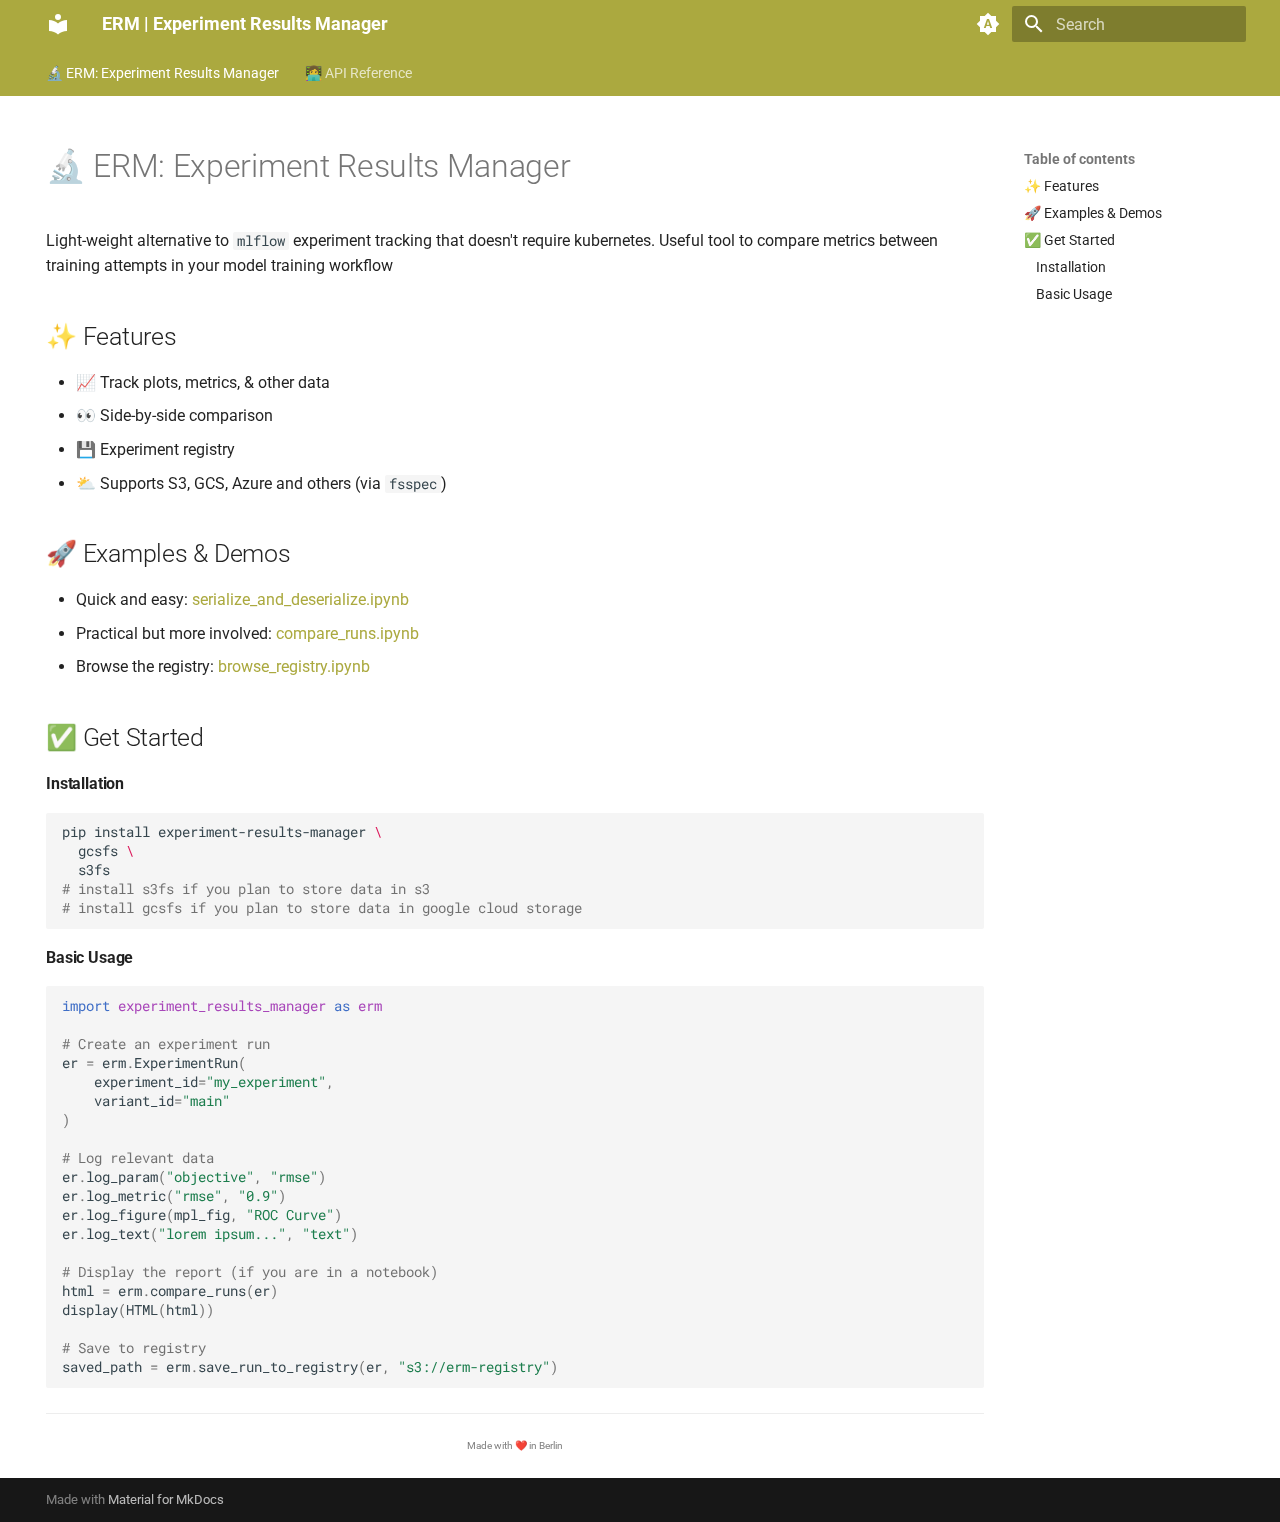
==== index.html @ b7308e3a "Deployed 771935a with MkDocs version: 1.4.2" ====
<!doctype html>
<html lang="en" class="no-js">
  <head>
    
      <meta charset="utf-8">
      <meta name="viewport" content="width=device-width,initial-scale=1">
      
      
      
      
      
        <link rel="next" href="api_reference/">
      
      <link rel="icon" href="assets/images/favicon.png">
      <meta name="generator" content="mkdocs-1.4.2, mkdocs-material-9.1.6">
    
    
      
        <title>ERM | Experiment Results Manager</title>
      
    
    
      <link rel="stylesheet" href="assets/stylesheets/main.ded33207.min.css">
      
        
        <link rel="stylesheet" href="assets/stylesheets/palette.a0c5b2b5.min.css">
      
      

    
    
    
      
        
        
        <link rel="preconnect" href="https://fonts.gstatic.com" crossorigin>
        <link rel="stylesheet" href="https://fonts.googleapis.com/css?family=Roboto:300,300i,400,400i,700,700i%7CRoboto+Mono:400,400i,700,700i&display=fallback">
        <style>:root{--md-text-font:"Roboto";--md-code-font:"Roboto Mono"}</style>
      
    
    
      <link rel="stylesheet" href="assets/_mkdocstrings.css">
    
      <link rel="stylesheet" href="stylesheets/extra.css">
    
    <script>__md_scope=new URL(".",location),__md_hash=e=>[...e].reduce((e,_)=>(e<<5)-e+_.charCodeAt(0),0),__md_get=(e,_=localStorage,t=__md_scope)=>JSON.parse(_.getItem(t.pathname+"."+e)),__md_set=(e,_,t=localStorage,a=__md_scope)=>{try{t.setItem(a.pathname+"."+e,JSON.stringify(_))}catch(e){}}</script>
    
      

    
    
    
  </head>
  
  
    
    
      
    
    
    
    
    <body dir="ltr" data-md-color-scheme="default" data-md-color-primary="" data-md-color-accent="">
  
    
    
      <script>var palette=__md_get("__palette");if(palette&&"object"==typeof palette.color)for(var key of Object.keys(palette.color))document.body.setAttribute("data-md-color-"+key,palette.color[key])</script>
    
    <input class="md-toggle" data-md-toggle="drawer" type="checkbox" id="__drawer" autocomplete="off">
    <input class="md-toggle" data-md-toggle="search" type="checkbox" id="__search" autocomplete="off">
    <label class="md-overlay" for="__drawer"></label>
    <div data-md-component="skip">
      
        
        <a href="#erm-experiment-results-manager" class="md-skip">
          Skip to content
        </a>
      
    </div>
    <div data-md-component="announce">
      
    </div>
    
    
      

<header class="md-header" data-md-component="header">
  <nav class="md-header__inner md-grid" aria-label="Header">
    <a href="." title="ERM | Experiment Results Manager" class="md-header__button md-logo" aria-label="ERM | Experiment Results Manager" data-md-component="logo">
      
  
  <svg xmlns="http://www.w3.org/2000/svg" viewBox="0 0 24 24"><path d="M12 8a3 3 0 0 0 3-3 3 3 0 0 0-3-3 3 3 0 0 0-3 3 3 3 0 0 0 3 3m0 3.54C9.64 9.35 6.5 8 3 8v11c3.5 0 6.64 1.35 9 3.54 2.36-2.19 5.5-3.54 9-3.54V8c-3.5 0-6.64 1.35-9 3.54Z"/></svg>

    </a>
    <label class="md-header__button md-icon" for="__drawer">
      <svg xmlns="http://www.w3.org/2000/svg" viewBox="0 0 24 24"><path d="M3 6h18v2H3V6m0 5h18v2H3v-2m0 5h18v2H3v-2Z"/></svg>
    </label>
    <div class="md-header__title" data-md-component="header-title">
      <div class="md-header__ellipsis">
        <div class="md-header__topic">
          <span class="md-ellipsis">
            ERM | Experiment Results Manager
          </span>
        </div>
        <div class="md-header__topic" data-md-component="header-topic">
          <span class="md-ellipsis">
            
              🔬 ERM: Experiment Results Manager
            
          </span>
        </div>
      </div>
    </div>
    
      <form class="md-header__option" data-md-component="palette">
        
          
          <input class="md-option" data-md-color-media="(prefers-color-scheme)" data-md-color-scheme="default" data-md-color-primary="" data-md-color-accent=""  aria-label="Switch to light mode"  type="radio" name="__palette" id="__palette_1">
          
            <label class="md-header__button md-icon" title="Switch to light mode" for="__palette_3" hidden>
              <svg xmlns="http://www.w3.org/2000/svg" viewBox="0 0 24 24"><path d="m14.3 16-.7-2h-3.2l-.7 2H7.8L11 7h2l3.2 9h-1.9M20 8.69V4h-4.69L12 .69 8.69 4H4v4.69L.69 12 4 15.31V20h4.69L12 23.31 15.31 20H20v-4.69L23.31 12 20 8.69m-9.15 3.96h2.3L12 9l-1.15 3.65Z"/></svg>
            </label>
          
        
          
          <input class="md-option" data-md-color-media="(prefers-color-scheme: light)" data-md-color-scheme="default" data-md-color-primary="" data-md-color-accent=""  aria-label="Switch to dark mode"  type="radio" name="__palette" id="__palette_2">
          
            <label class="md-header__button md-icon" title="Switch to dark mode" for="__palette_1" hidden>
              <svg xmlns="http://www.w3.org/2000/svg" viewBox="0 0 24 24"><path d="M12 8a4 4 0 0 0-4 4 4 4 0 0 0 4 4 4 4 0 0 0 4-4 4 4 0 0 0-4-4m0 10a6 6 0 0 1-6-6 6 6 0 0 1 6-6 6 6 0 0 1 6 6 6 6 0 0 1-6 6m8-9.31V4h-4.69L12 .69 8.69 4H4v4.69L.69 12 4 15.31V20h4.69L12 23.31 15.31 20H20v-4.69L23.31 12 20 8.69Z"/></svg>
            </label>
          
        
          
          <input class="md-option" data-md-color-media="(prefers-color-scheme: dark)" data-md-color-scheme="slate" data-md-color-primary="" data-md-color-accent=""  aria-label="Switch to system preference"  type="radio" name="__palette" id="__palette_3">
          
            <label class="md-header__button md-icon" title="Switch to system preference" for="__palette_2" hidden>
              <svg xmlns="http://www.w3.org/2000/svg" viewBox="0 0 24 24"><path d="M12 18c-.89 0-1.74-.2-2.5-.55C11.56 16.5 13 14.42 13 12c0-2.42-1.44-4.5-3.5-5.45C10.26 6.2 11.11 6 12 6a6 6 0 0 1 6 6 6 6 0 0 1-6 6m8-9.31V4h-4.69L12 .69 8.69 4H4v4.69L.69 12 4 15.31V20h4.69L12 23.31 15.31 20H20v-4.69L23.31 12 20 8.69Z"/></svg>
            </label>
          
        
      </form>
    
    
    
      <label class="md-header__button md-icon" for="__search">
        <svg xmlns="http://www.w3.org/2000/svg" viewBox="0 0 24 24"><path d="M9.5 3A6.5 6.5 0 0 1 16 9.5c0 1.61-.59 3.09-1.56 4.23l.27.27h.79l5 5-1.5 1.5-5-5v-.79l-.27-.27A6.516 6.516 0 0 1 9.5 16 6.5 6.5 0 0 1 3 9.5 6.5 6.5 0 0 1 9.5 3m0 2C7 5 5 7 5 9.5S7 14 9.5 14 14 12 14 9.5 12 5 9.5 5Z"/></svg>
      </label>
      <div class="md-search" data-md-component="search" role="dialog">
  <label class="md-search__overlay" for="__search"></label>
  <div class="md-search__inner" role="search">
    <form class="md-search__form" name="search">
      <input type="text" class="md-search__input" name="query" aria-label="Search" placeholder="Search" autocapitalize="off" autocorrect="off" autocomplete="off" spellcheck="false" data-md-component="search-query" required>
      <label class="md-search__icon md-icon" for="__search">
        <svg xmlns="http://www.w3.org/2000/svg" viewBox="0 0 24 24"><path d="M9.5 3A6.5 6.5 0 0 1 16 9.5c0 1.61-.59 3.09-1.56 4.23l.27.27h.79l5 5-1.5 1.5-5-5v-.79l-.27-.27A6.516 6.516 0 0 1 9.5 16 6.5 6.5 0 0 1 3 9.5 6.5 6.5 0 0 1 9.5 3m0 2C7 5 5 7 5 9.5S7 14 9.5 14 14 12 14 9.5 12 5 9.5 5Z"/></svg>
        <svg xmlns="http://www.w3.org/2000/svg" viewBox="0 0 24 24"><path d="M20 11v2H8l5.5 5.5-1.42 1.42L4.16 12l7.92-7.92L13.5 5.5 8 11h12Z"/></svg>
      </label>
      <nav class="md-search__options" aria-label="Search">
        
        <button type="reset" class="md-search__icon md-icon" title="Clear" aria-label="Clear" tabindex="-1">
          <svg xmlns="http://www.w3.org/2000/svg" viewBox="0 0 24 24"><path d="M19 6.41 17.59 5 12 10.59 6.41 5 5 6.41 10.59 12 5 17.59 6.41 19 12 13.41 17.59 19 19 17.59 13.41 12 19 6.41Z"/></svg>
        </button>
      </nav>
      
    </form>
    <div class="md-search__output">
      <div class="md-search__scrollwrap" data-md-scrollfix>
        <div class="md-search-result" data-md-component="search-result">
          <div class="md-search-result__meta">
            Initializing search
          </div>
          <ol class="md-search-result__list" role="presentation"></ol>
        </div>
      </div>
    </div>
  </div>
</div>
    
    
  </nav>
  
</header>
    
    <div class="md-container" data-md-component="container">
      
      
        
          
            
<nav class="md-tabs" aria-label="Tabs" data-md-component="tabs">
  <div class="md-grid">
    <ul class="md-tabs__list">
      
        
  
  
    
  


  <li class="md-tabs__item">
    <a href="." class="md-tabs__link md-tabs__link--active">
      🔬 ERM: Experiment Results Manager
    </a>
  </li>

      
        
  
  


  <li class="md-tabs__item">
    <a href="api_reference/" class="md-tabs__link">
      👩‍💻 API Reference
    </a>
  </li>

      
    </ul>
  </div>
</nav>
          
        
      
      <main class="md-main" data-md-component="main">
        <div class="md-main__inner md-grid">
          
            
              
                
              
              <div class="md-sidebar md-sidebar--primary" data-md-component="sidebar" data-md-type="navigation" hidden>
                <div class="md-sidebar__scrollwrap">
                  <div class="md-sidebar__inner">
                    

  


<nav class="md-nav md-nav--primary md-nav--lifted" aria-label="Navigation" data-md-level="0">
  <label class="md-nav__title" for="__drawer">
    <a href="." title="ERM | Experiment Results Manager" class="md-nav__button md-logo" aria-label="ERM | Experiment Results Manager" data-md-component="logo">
      
  
  <svg xmlns="http://www.w3.org/2000/svg" viewBox="0 0 24 24"><path d="M12 8a3 3 0 0 0 3-3 3 3 0 0 0-3-3 3 3 0 0 0-3 3 3 3 0 0 0 3 3m0 3.54C9.64 9.35 6.5 8 3 8v11c3.5 0 6.64 1.35 9 3.54 2.36-2.19 5.5-3.54 9-3.54V8c-3.5 0-6.64 1.35-9 3.54Z"/></svg>

    </a>
    ERM | Experiment Results Manager
  </label>
  
  <ul class="md-nav__list" data-md-scrollfix>
    
      
      
      

  
  
    
  
  
    <li class="md-nav__item md-nav__item--active">
      
      <input class="md-nav__toggle md-toggle" type="checkbox" id="__toc">
      
      
        
      
      
        <label class="md-nav__link md-nav__link--active" for="__toc">
          🔬 ERM: Experiment Results Manager
          <span class="md-nav__icon md-icon"></span>
        </label>
      
      <a href="." class="md-nav__link md-nav__link--active">
        🔬 ERM: Experiment Results Manager
      </a>
      
        

<nav class="md-nav md-nav--secondary" aria-label="Table of contents">
  
  
  
    
  
  
    <label class="md-nav__title" for="__toc">
      <span class="md-nav__icon md-icon"></span>
      Table of contents
    </label>
    <ul class="md-nav__list" data-md-component="toc" data-md-scrollfix>
      
        <li class="md-nav__item">
  <a href="#features" class="md-nav__link">
    ✨ Features
  </a>
  
</li>
      
        <li class="md-nav__item">
  <a href="#examples-demos" class="md-nav__link">
    🚀 Examples &amp; Demos
  </a>
  
</li>
      
        <li class="md-nav__item">
  <a href="#get-started" class="md-nav__link">
    ✅ Get Started
  </a>
  
    <nav class="md-nav" aria-label="✅ Get Started">
      <ul class="md-nav__list">
        
          <li class="md-nav__item">
  <a href="#installation" class="md-nav__link">
    Installation
  </a>
  
</li>
        
          <li class="md-nav__item">
  <a href="#basic-usage" class="md-nav__link">
    Basic Usage
  </a>
  
</li>
        
      </ul>
    </nav>
  
</li>
      
    </ul>
  
</nav>
      
    </li>
  

    
      
      
      

  
  
  
    <li class="md-nav__item">
      <a href="api_reference/" class="md-nav__link">
        👩‍💻 API Reference
      </a>
    </li>
  

    
  </ul>
</nav>
                  </div>
                </div>
              </div>
            
            
              
                
              
              <div class="md-sidebar md-sidebar--secondary" data-md-component="sidebar" data-md-type="toc" >
                <div class="md-sidebar__scrollwrap">
                  <div class="md-sidebar__inner">
                    

<nav class="md-nav md-nav--secondary" aria-label="Table of contents">
  
  
  
    
  
  
    <label class="md-nav__title" for="__toc">
      <span class="md-nav__icon md-icon"></span>
      Table of contents
    </label>
    <ul class="md-nav__list" data-md-component="toc" data-md-scrollfix>
      
        <li class="md-nav__item">
  <a href="#features" class="md-nav__link">
    ✨ Features
  </a>
  
</li>
      
        <li class="md-nav__item">
  <a href="#examples-demos" class="md-nav__link">
    🚀 Examples &amp; Demos
  </a>
  
</li>
      
        <li class="md-nav__item">
  <a href="#get-started" class="md-nav__link">
    ✅ Get Started
  </a>
  
    <nav class="md-nav" aria-label="✅ Get Started">
      <ul class="md-nav__list">
        
          <li class="md-nav__item">
  <a href="#installation" class="md-nav__link">
    Installation
  </a>
  
</li>
        
          <li class="md-nav__item">
  <a href="#basic-usage" class="md-nav__link">
    Basic Usage
  </a>
  
</li>
        
      </ul>
    </nav>
  
</li>
      
    </ul>
  
</nav>
                  </div>
                </div>
              </div>
            
          
          
            <div class="md-content" data-md-component="content">
              <article class="md-content__inner md-typeset">
                
                  


<h1 id="erm-experiment-results-manager">🔬 ERM: Experiment Results Manager</h1>
<p>Light-weight alternative to <code>mlflow</code> experiment tracking that doesn't require kubernetes. Useful tool to compare metrics between training attempts in your model training workflow</p>
<h2 id="features">✨ Features</h2>
<ul>
<li>📈 Track plots, metrics, &amp; other data</li>
<li>👀 Side-by-side comparison </li>
<li>💾 Experiment registry </li>
<li>⛅️ Supports S3, GCS, Azure and others (via <code>fsspec</code>)</li>
</ul>
<h2 id="examples-demos">🚀 Examples &amp; Demos</h2>
<ul>
<li>Quick and easy: <a href="https://github.com/ml-cyclops/experiment-results-manager/blob/main/examples/serialize_and_deserialize.ipynb">serialize_and_deserialize.ipynb</a></li>
<li>Practical but more involved: <a href="https://github.com/ml-cyclops/experiment-results-manager/blob/main/examples/compare_runs.ipynb">compare_runs.ipynb</a></li>
<li>Browse the registry: <a href="https://github.com/ml-cyclops/experiment-results-manager/blob/main/examples/browse_registry.ipynb">browse_registry.ipynb</a></li>
</ul>
<h2 id="get-started">✅ Get Started</h2>
<h4 id="installation">Installation</h4>
<div class="language-sh highlight"><pre><span></span><code><span id="__span-0-1"><a id="__codelineno-0-1" name="__codelineno-0-1" href="#__codelineno-0-1"></a>pip<span class="w"> </span>install<span class="w"> </span>experiment-results-manager<span class="w"> </span><span class="se">\</span>
</span><span id="__span-0-2"><a id="__codelineno-0-2" name="__codelineno-0-2" href="#__codelineno-0-2"></a><span class="w">  </span>gcsfs<span class="w"> </span><span class="se">\</span>
</span><span id="__span-0-3"><a id="__codelineno-0-3" name="__codelineno-0-3" href="#__codelineno-0-3"></a><span class="w">  </span>s3fs
</span><span id="__span-0-4"><a id="__codelineno-0-4" name="__codelineno-0-4" href="#__codelineno-0-4"></a><span class="c1"># install s3fs if you plan to store data in s3</span>
</span><span id="__span-0-5"><a id="__codelineno-0-5" name="__codelineno-0-5" href="#__codelineno-0-5"></a><span class="c1"># install gcsfs if you plan to store data in google cloud storage</span>
</span></code></pre></div>
<h4 id="basic-usage">Basic Usage</h4>
<div class="language-python highlight"><pre><span></span><code><span id="__span-1-1"><a id="__codelineno-1-1" name="__codelineno-1-1" href="#__codelineno-1-1"></a><span class="kn">import</span> <span class="nn">experiment_results_manager</span> <span class="k">as</span> <span class="nn">erm</span>
</span><span id="__span-1-2"><a id="__codelineno-1-2" name="__codelineno-1-2" href="#__codelineno-1-2"></a>
</span><span id="__span-1-3"><a id="__codelineno-1-3" name="__codelineno-1-3" href="#__codelineno-1-3"></a><span class="c1"># Create an experiment run</span>
</span><span id="__span-1-4"><a id="__codelineno-1-4" name="__codelineno-1-4" href="#__codelineno-1-4"></a><span class="n">er</span> <span class="o">=</span> <span class="n">erm</span><span class="o">.</span><span class="n">ExperimentRun</span><span class="p">(</span>
</span><span id="__span-1-5"><a id="__codelineno-1-5" name="__codelineno-1-5" href="#__codelineno-1-5"></a>    <span class="n">experiment_id</span><span class="o">=</span><span class="s2">&quot;my_experiment&quot;</span><span class="p">,</span>
</span><span id="__span-1-6"><a id="__codelineno-1-6" name="__codelineno-1-6" href="#__codelineno-1-6"></a>    <span class="n">variant_id</span><span class="o">=</span><span class="s2">&quot;main&quot;</span>
</span><span id="__span-1-7"><a id="__codelineno-1-7" name="__codelineno-1-7" href="#__codelineno-1-7"></a><span class="p">)</span>
</span><span id="__span-1-8"><a id="__codelineno-1-8" name="__codelineno-1-8" href="#__codelineno-1-8"></a>
</span><span id="__span-1-9"><a id="__codelineno-1-9" name="__codelineno-1-9" href="#__codelineno-1-9"></a><span class="c1"># Log relevant data</span>
</span><span id="__span-1-10"><a id="__codelineno-1-10" name="__codelineno-1-10" href="#__codelineno-1-10"></a><span class="n">er</span><span class="o">.</span><span class="n">log_param</span><span class="p">(</span><span class="s2">&quot;objective&quot;</span><span class="p">,</span> <span class="s2">&quot;rmse&quot;</span><span class="p">)</span>
</span><span id="__span-1-11"><a id="__codelineno-1-11" name="__codelineno-1-11" href="#__codelineno-1-11"></a><span class="n">er</span><span class="o">.</span><span class="n">log_metric</span><span class="p">(</span><span class="s2">&quot;rmse&quot;</span><span class="p">,</span> <span class="s2">&quot;0.9&quot;</span><span class="p">)</span>
</span><span id="__span-1-12"><a id="__codelineno-1-12" name="__codelineno-1-12" href="#__codelineno-1-12"></a><span class="n">er</span><span class="o">.</span><span class="n">log_figure</span><span class="p">(</span><span class="n">mpl_fig</span><span class="p">,</span> <span class="s2">&quot;ROC Curve&quot;</span><span class="p">)</span>
</span><span id="__span-1-13"><a id="__codelineno-1-13" name="__codelineno-1-13" href="#__codelineno-1-13"></a><span class="n">er</span><span class="o">.</span><span class="n">log_text</span><span class="p">(</span><span class="s2">&quot;lorem ipsum...&quot;</span><span class="p">,</span> <span class="s2">&quot;text&quot;</span><span class="p">)</span>
</span><span id="__span-1-14"><a id="__codelineno-1-14" name="__codelineno-1-14" href="#__codelineno-1-14"></a>
</span><span id="__span-1-15"><a id="__codelineno-1-15" name="__codelineno-1-15" href="#__codelineno-1-15"></a><span class="c1"># Display the report (if you are in a notebook)</span>
</span><span id="__span-1-16"><a id="__codelineno-1-16" name="__codelineno-1-16" href="#__codelineno-1-16"></a><span class="n">html</span> <span class="o">=</span> <span class="n">erm</span><span class="o">.</span><span class="n">compare_runs</span><span class="p">(</span><span class="n">er</span><span class="p">)</span>
</span><span id="__span-1-17"><a id="__codelineno-1-17" name="__codelineno-1-17" href="#__codelineno-1-17"></a><span class="n">display</span><span class="p">(</span><span class="n">HTML</span><span class="p">(</span><span class="n">html</span><span class="p">))</span>
</span><span id="__span-1-18"><a id="__codelineno-1-18" name="__codelineno-1-18" href="#__codelineno-1-18"></a>
</span><span id="__span-1-19"><a id="__codelineno-1-19" name="__codelineno-1-19" href="#__codelineno-1-19"></a><span class="c1"># Save to registry</span>
</span><span id="__span-1-20"><a id="__codelineno-1-20" name="__codelineno-1-20" href="#__codelineno-1-20"></a><span class="n">saved_path</span> <span class="o">=</span> <span class="n">erm</span><span class="o">.</span><span class="n">save_run_to_registry</span><span class="p">(</span><span class="n">er</span><span class="p">,</span> <span class="s2">&quot;s3://erm-registry&quot;</span><span class="p">)</span>
</span></code></pre></div>
<hr>
<p align="center" style="text-align: center; color: gray; font-size: 10px;">
Made with ❤️ in Berlin
</p>



  



                
              </article>
            </div>
          
          
        </div>
        
      </main>
      
        <footer class="md-footer">
  
  <div class="md-footer-meta md-typeset">
    <div class="md-footer-meta__inner md-grid">
      <div class="md-copyright">
  
  
    Made with
    <a href="https://squidfunk.github.io/mkdocs-material/" target="_blank" rel="noopener">
      Material for MkDocs
    </a>
  
</div>
      
    </div>
  </div>
</footer>
      
    </div>
    <div class="md-dialog" data-md-component="dialog">
      <div class="md-dialog__inner md-typeset"></div>
    </div>
    
    <script id="__config" type="application/json">{"base": ".", "features": ["navigation.instant", "navigation.tracking", "navigation.tabs"], "search": "assets/javascripts/workers/search.208ed371.min.js", "translations": {"clipboard.copied": "Copied to clipboard", "clipboard.copy": "Copy to clipboard", "search.result.more.one": "1 more on this page", "search.result.more.other": "# more on this page", "search.result.none": "No matching documents", "search.result.one": "1 matching document", "search.result.other": "# matching documents", "search.result.placeholder": "Type to start searching", "search.result.term.missing": "Missing", "select.version": "Select version"}}</script>
    
    
      <script src="assets/javascripts/bundle.51198bba.min.js"></script>
      
    
  </body>
</html>
---- assets/stylesheets/main.ded33207.min.css ----
@charset "UTF-8";html{-webkit-text-size-adjust:none;-moz-text-size-adjust:none;text-size-adjust:none;box-sizing:border-box}*,:after,:before{box-sizing:inherit}@media (prefers-reduced-motion){*,:after,:before{transition:none!important}}body{margin:0}a,button,input,label{-webkit-tap-highlight-color:transparent}a{color:inherit;text-decoration:none}hr{border:0;box-sizing:initial;display:block;height:.05rem;overflow:visible;padding:0}small{font-size:80%}sub,sup{line-height:1em}img{border-style:none}table{border-collapse:initial;border-spacing:0}td,th{font-weight:400;vertical-align:top}button{background:#0000;border:0;font-family:inherit;font-size:inherit;margin:0;padding:0}input{border:0;outline:none}:root{--md-primary-fg-color:#4051b5;--md-primary-fg-color--light:#5d6cc0;--md-primary-fg-color--dark:#303fa1;--md-primary-bg-color:#fff;--md-primary-bg-color--light:#ffffffb3;--md-accent-fg-color:#526cfe;--md-accent-fg-color--transparent:#526cfe1a;--md-accent-bg-color:#fff;--md-accent-bg-color--light:#ffffffb3}:root,[data-md-color-scheme=default]{--md-default-fg-color:#000000de;--md-default-fg-color--light:#0000008a;--md-default-fg-color--lighter:#00000052;--md-default-fg-color--lightest:#00000012;--md-default-bg-color:#fff;--md-default-bg-color--light:#ffffffb3;--md-default-bg-color--lighter:#ffffff4d;--md-default-bg-color--lightest:#ffffff1f;--md-code-fg-color:#36464e;--md-code-bg-color:#f5f5f5;--md-code-hl-color:#ffff0080;--md-code-hl-number-color:#d52a2a;--md-code-hl-special-color:#db1457;--md-code-hl-function-color:#a846b9;--md-code-hl-constant-color:#6e59d9;--md-code-hl-keyword-color:#3f6ec6;--md-code-hl-string-color:#1c7d4d;--md-code-hl-name-color:var(--md-code-fg-color);--md-code-hl-operator-color:var(--md-default-fg-color--light);--md-code-hl-punctuation-color:var(--md-default-fg-color--light);--md-code-hl-comment-color:var(--md-default-fg-color--light);--md-code-hl-generic-color:var(--md-default-fg-color--light);--md-code-hl-variable-color:var(--md-default-fg-color--light);--md-typeset-color:var(--md-default-fg-color);--md-typeset-a-color:var(--md-primary-fg-color);--md-typeset-mark-color:#ffff0080;--md-typeset-del-color:#f5503d26;--md-typeset-ins-color:#0bd57026;--md-typeset-kbd-color:#fafafa;--md-typeset-kbd-accent-color:#fff;--md-typeset-kbd-border-color:#b8b8b8;--md-typeset-table-color:#0000001f;--md-typeset-table-color--light:rgba(0,0,0,.035);--md-admonition-fg-color:var(--md-default-fg-color);--md-admonition-bg-color:var(--md-default-bg-color);--md-warning-fg-color:#000000de;--md-warning-bg-color:#ff9;--md-footer-fg-color:#fff;--md-footer-fg-color--light:#ffffffb3;--md-footer-fg-color--lighter:#ffffff73;--md-footer-bg-color:#000000de;--md-footer-bg-color--dark:#00000052;--md-shadow-z1:0 0.2rem 0.5rem #0000000d,0 0 0.05rem #0000001a;--md-shadow-z2:0 0.2rem 0.5rem #0000001a,0 0 0.05rem #00000040;--md-shadow-z3:0 0.2rem 0.5rem #0003,0 0 0.05rem #00000059}.md-icon svg{fill:currentcolor;display:block;height:1.2rem;width:1.2rem}body{-webkit-font-smoothing:antialiased;-moz-osx-font-smoothing:grayscale;--md-text-font-family:var(--md-text-font,_),-apple-system,BlinkMacSystemFont,Helvetica,Arial,sans-serif;--md-code-font-family:var(--md-code-font,_),SFMono-Regular,Consolas,Menlo,monospace}aside,body,input{font-feature-settings:"kern","liga";color:var(--md-typeset-color);font-family:var(--md-text-font-family)}code,kbd,pre{font-feature-settings:"kern";font-family:var(--md-code-font-family)}:root{--md-typeset-table-sort-icon:url('data:image/svg+xml;charset=utf-8,<svg xmlns="http://www.w3.org/2000/svg" viewBox="0 0 24 24"><path d="m18 21-4-4h3V7h-3l4-4 4 4h-3v10h3M2 19v-2h10v2M2 13v-2h7v2M2 7V5h4v2H2Z"/></svg>');--md-typeset-table-sort-icon--asc:url('data:image/svg+xml;charset=utf-8,<svg xmlns="http://www.w3.org/2000/svg" viewBox="0 0 24 24"><path d="M19 17h3l-4 4-4-4h3V3h2M2 17h10v2H2M6 5v2H2V5m0 6h7v2H2v-2Z"/></svg>');--md-typeset-table-sort-icon--desc:url('data:image/svg+xml;charset=utf-8,<svg xmlns="http://www.w3.org/2000/svg" viewBox="0 0 24 24"><path d="M19 7h3l-4-4-4 4h3v14h2M2 17h10v2H2M6 5v2H2V5m0 6h7v2H2v-2Z"/></svg>')}.md-typeset{-webkit-print-color-adjust:exact;color-adjust:exact;font-size:.8rem;line-height:1.6}@media print{.md-typeset{font-size:.68rem}}.md-typeset blockquote,.md-typeset dl,.md-typeset figure,.md-typeset ol,.md-typeset pre,.md-typeset ul{margin-bottom:1em;margin-top:1em}.md-typeset h1{color:var(--md-default-fg-color--light);font-size:2em;line-height:1.3;margin:0 0 1.25em}.md-typeset h1,.md-typeset h2{font-weight:300;letter-spacing:-.01em}.md-typeset h2{font-size:1.5625em;line-height:1.4;margin:1.6em 0 .64em}.md-typeset h3{font-size:1.25em;font-weight:400;letter-spacing:-.01em;line-height:1.5;margin:1.6em 0 .8em}.md-typeset h2+h3{margin-top:.8em}.md-typeset h4{font-weight:700;letter-spacing:-.01em;margin:1em 0}.md-typeset h5,.md-typeset h6{color:var(--md-default-fg-color--light);font-size:.8em;font-weight:700;letter-spacing:-.01em;margin:1.25em 0}.md-typeset h5{text-transform:uppercase}.md-typeset hr{border-bottom:.05rem solid var(--md-default-fg-color--lightest);display:flow-root;margin:1.5em 0}.md-typeset a{color:var(--md-typeset-a-color);word-break:break-word}.md-typeset a,.md-typeset a:before{transition:color 125ms}.md-typeset a:focus,.md-typeset a:hover{color:var(--md-accent-fg-color)}.md-typeset a:focus code,.md-typeset a:hover code{background-color:var(--md-accent-fg-color--transparent)}.md-typeset a code{color:currentcolor;transition:background-color 125ms}.md-typeset a.focus-visible{outline-color:var(--md-accent-fg-color);outline-offset:.2rem}.md-typeset code,.md-typeset kbd,.md-typeset pre{color:var(--md-code-fg-color);direction:ltr;font-variant-ligatures:none}@media print{.md-typeset code,.md-typeset kbd,.md-typeset pre{white-space:pre-wrap}}.md-typeset code{background-color:var(--md-code-bg-color);border-radius:.1rem;-webkit-box-decoration-break:clone;box-decoration-break:clone;font-size:.85em;padding:0 .2941176471em;word-break:break-word}.md-typeset code:not(.focus-visible){-webkit-tap-highlight-color:transparent;outline:none}.md-typeset pre{display:flow-root;line-height:1.4;position:relative}.md-typeset pre>code{-webkit-box-decoration-break:slice;box-decoration-break:slice;box-shadow:none;display:block;margin:0;outline-color:var(--md-accent-fg-color);overflow:auto;padding:.7720588235em 1.1764705882em;scrollbar-color:var(--md-default-fg-color--lighter) #0000;scrollbar-width:thin;touch-action:auto;word-break:normal}.md-typeset pre>code:hover{scrollbar-color:var(--md-accent-fg-color) #0000}.md-typeset pre>code::-webkit-scrollbar{height:.2rem;width:.2rem}.md-typeset pre>code::-webkit-scrollbar-thumb{background-color:var(--md-default-fg-color--lighter)}.md-typeset pre>code::-webkit-scrollbar-thumb:hover{background-color:var(--md-accent-fg-color)}.md-typeset kbd{background-color:var(--md-typeset-kbd-color);border-radius:.1rem;box-shadow:0 .1rem 0 .05rem var(--md-typeset-kbd-border-color),0 .1rem 0 var(--md-typeset-kbd-border-color),0 -.1rem .2rem var(--md-typeset-kbd-accent-color) inset;color:var(--md-default-fg-color);display:inline-block;font-size:.75em;padding:0 .6666666667em;vertical-align:text-top;word-break:break-word}.md-typeset mark{background-color:var(--md-typeset-mark-color);-webkit-box-decoration-break:clone;box-decoration-break:clone;color:inherit;word-break:break-word}.md-typeset abbr{border-bottom:.05rem dotted var(--md-default-fg-color--light);cursor:help;text-decoration:none}@media (hover:none){.md-typeset abbr[title]:focus:after,.md-typeset abbr[title]:hover:after{background-color:var(--md-default-fg-color);border-radius:.1rem;box-shadow:var(--md-shadow-z3);color:var(--md-default-bg-color);content:attr(title);font-size:.7rem;left:.8rem;margin-top:2em;padding:.2rem .3rem;position:absolute;right:.8rem}}.md-typeset small{opacity:.75}[dir=ltr] .md-typeset sub,[dir=ltr] .md-typeset sup{margin-left:.078125em}[dir=rtl] .md-typeset sub,[dir=rtl] .md-typeset sup{margin-right:.078125em}[dir=ltr] .md-typeset blockquote{padding-left:.6rem}[dir=rtl] .md-typeset blockquote{padding-right:.6rem}[dir=ltr] .md-typeset blockquote{border-left:.2rem solid var(--md-default-fg-color--lighter)}[dir=rtl] .md-typeset blockquote{border-right:.2rem solid var(--md-default-fg-color--lighter)}.md-typeset blockquote{color:var(--md-default-fg-color--light);margin-left:0;margin-right:0}.md-typeset ul{list-style-type:disc}[dir=ltr] .md-typeset ol,[dir=ltr] .md-typeset ul{margin-left:.625em}[dir=rtl] .md-typeset ol,[dir=rtl] .md-typeset ul{margin-right:.625em}.md-typeset ol,.md-typeset ul{padding:0}.md-typeset ol:not([hidden]),.md-typeset ul:not([hidden]){display:flow-root}.md-typeset ol ol,.md-typeset ul ol{list-style-type:lower-alpha}.md-typeset ol ol ol,.md-typeset ul ol ol{list-style-type:lower-roman}[dir=ltr] .md-typeset ol li,[dir=ltr] .md-typeset ul li{margin-left:1.25em}[dir=rtl] .md-typeset ol li,[dir=rtl] .md-typeset ul li{margin-right:1.25em}.md-typeset ol li,.md-typeset ul li{margin-bottom:.5em}.md-typeset ol li blockquote,.md-typeset ol li p,.md-typeset ul li blockquote,.md-typeset ul li p{margin:.5em 0}.md-typeset ol li:last-child,.md-typeset ul li:last-child{margin-bottom:0}[dir=ltr] .md-typeset ol li ol,[dir=ltr] .md-typeset ol li ul,[dir=ltr] .md-typeset ul li ol,[dir=ltr] .md-typeset ul li ul{margin-left:.625em}[dir=rtl] .md-typeset ol li ol,[dir=rtl] .md-typeset ol li ul,[dir=rtl] .md-typeset ul li ol,[dir=rtl] .md-typeset ul li ul{margin-right:.625em}.md-typeset ol li ol,.md-typeset ol li ul,.md-typeset ul li ol,.md-typeset ul li ul{margin-bottom:.5em;margin-top:.5em}[dir=ltr] .md-typeset dd{margin-left:1.875em}[dir=rtl] .md-typeset dd{margin-right:1.875em}.md-typeset dd{margin-bottom:1.5em;margin-top:1em}.md-typeset img,.md-typeset svg,.md-typeset video{height:auto;max-width:100%}.md-typeset img[align=left]{margin:1em 1em 1em 0}.md-typeset img[align=right]{margin:1em 0 1em 1em}.md-typeset img[align]:only-child{margin-top:0}.md-typeset img[src$="#gh-dark-mode-only"],.md-typeset img[src$="#only-dark"]{display:none}.md-typeset figure{display:flow-root;margin:1em auto;max-width:100%;text-align:center;width:-webkit-fit-content;width:-moz-fit-content;width:fit-content}.md-typeset figure img{display:block}.md-typeset figcaption{font-style:italic;margin:1em auto;max-width:24rem}.md-typeset iframe{max-width:100%}.md-typeset table:not([class]){background-color:var(--md-default-bg-color);border:.05rem solid var(--md-typeset-table-color);border-radius:.1rem;display:inline-block;font-size:.64rem;max-width:100%;overflow:auto;touch-action:auto}@media print{.md-typeset table:not([class]){display:table}}.md-typeset table:not([class])+*{margin-top:1.5em}.md-typeset table:not([class]) td>:first-child,.md-typeset table:not([class]) th>:first-child{margin-top:0}.md-typeset table:not([class]) td>:last-child,.md-typeset table:not([class]) th>:last-child{margin-bottom:0}.md-typeset table:not([class]) td:not([align]),.md-typeset table:not([class]) th:not([align]){text-align:left}[dir=rtl] .md-typeset table:not([class]) td:not([align]),[dir=rtl] .md-typeset table:not([class]) th:not([align]){text-align:right}.md-typeset table:not([class]) th{font-weight:700;min-width:5rem;padding:.9375em 1.25em;vertical-align:top}.md-typeset table:not([class]) td{border-top:.05rem solid var(--md-typeset-table-color);padding:.9375em 1.25em;vertical-align:top}.md-typeset table:not([class]) tbody tr{transition:background-color 125ms}.md-typeset table:not([class]) tbody tr:hover{background-color:var(--md-typeset-table-color--light);box-shadow:0 .05rem 0 var(--md-default-bg-color) inset}.md-typeset table:not([class]) a{word-break:normal}.md-typeset table th[role=columnheader]{cursor:pointer}[dir=ltr] .md-typeset table th[role=columnheader]:after{margin-left:.5em}[dir=rtl] .md-typeset table th[role=columnheader]:after{margin-right:.5em}.md-typeset table th[role=columnheader]:after{content:"";display:inline-block;height:1.2em;-webkit-mask-image:var(--md-typeset-table-sort-icon);mask-image:var(--md-typeset-table-sort-icon);-webkit-mask-repeat:no-repeat;mask-repeat:no-repeat;-webkit-mask-size:contain;mask-size:contain;transition:background-color 125ms;vertical-align:text-bottom;width:1.2em}.md-typeset table th[role=columnheader]:hover:after{background-color:var(--md-default-fg-color--lighter)}.md-typeset table th[role=columnheader][aria-sort=ascending]:after{background-color:var(--md-default-fg-color--light);-webkit-mask-image:var(--md-typeset-table-sort-icon--asc);mask-image:var(--md-typeset-table-sort-icon--asc)}.md-typeset table th[role=columnheader][aria-sort=descending]:after{background-color:var(--md-default-fg-color--light);-webkit-mask-image:var(--md-typeset-table-sort-icon--desc);mask-image:var(--md-typeset-table-sort-icon--desc)}.md-typeset__scrollwrap{margin:1em -.8rem;overflow-x:auto;touch-action:auto}.md-typeset__table{display:inline-block;margin-bottom:.5em;padding:0 .8rem}@media print{.md-typeset__table{display:block}}html .md-typeset__table table{display:table;margin:0;overflow:hidden;width:100%}@media screen and (max-width:44.9375em){.md-content__inner>pre{margin:1em -.8rem}.md-content__inner>pre code{border-radius:0}}.md-banner{background-color:var(--md-footer-bg-color);color:var(--md-footer-fg-color);overflow:auto}@media print{.md-banner{display:none}}.md-banner--warning{background-color:var(--md-warning-bg-color);color:var(--md-warning-fg-color)}.md-banner__inner{font-size:.7rem;margin:.6rem auto;padding:0 .8rem}[dir=ltr] .md-banner__button{float:right}[dir=rtl] .md-banner__button{float:left}.md-banner__button{color:inherit;cursor:pointer;transition:opacity .25s}.md-banner__button:hover{opacity:.7}html{font-size:125%;height:100%;overflow-x:hidden}@media screen and (min-width:100em){html{font-size:137.5%}}@media screen and (min-width:125em){html{font-size:150%}}body{background-color:var(--md-default-bg-color);display:flex;flex-direction:column;font-size:.5rem;min-height:100%;position:relative;width:100%}@media print{body{display:block}}@media screen and (max-width:59.9375em){body[data-md-scrolllock]{position:fixed}}.md-grid{margin-left:auto;margin-right:auto;max-width:61rem}.md-container{display:flex;flex-direction:column;flex-grow:1}@media print{.md-container{display:block}}.md-main{flex-grow:1}.md-main__inner{display:flex;height:100%;margin-top:1.5rem}.md-ellipsis{overflow:hidden;text-overflow:ellipsis}.md-toggle{display:none}.md-option{height:0;opacity:0;position:absolute;width:0}.md-option:checked+label:not([hidden]){display:block}.md-option.focus-visible+label{outline-color:var(--md-accent-fg-color);outline-style:auto}.md-skip{background-color:var(--md-default-fg-color);border-radius:.1rem;color:var(--md-default-bg-color);font-size:.64rem;margin:.5rem;opacity:0;outline-color:var(--md-accent-fg-color);padding:.3rem .5rem;position:fixed;transform:translateY(.4rem);z-index:-1}.md-skip:focus{opacity:1;transform:translateY(0);transition:transform .25s cubic-bezier(.4,0,.2,1),opacity 175ms 75ms;z-index:10}@page{margin:25mm}:root{--md-clipboard-icon:url('data:image/svg+xml;charset=utf-8,<svg xmlns="http://www.w3.org/2000/svg" viewBox="0 0 24 24"><path d="M19 21H8V7h11m0-2H8a2 2 0 0 0-2 2v14a2 2 0 0 0 2 2h11a2 2 0 0 0 2-2V7a2 2 0 0 0-2-2m-3-4H4a2 2 0 0 0-2 2v14h2V3h12V1Z"/></svg>')}.md-clipboard{border-radius:.1rem;color:var(--md-default-fg-color--lightest);cursor:pointer;height:1.5em;outline-color:var(--md-accent-fg-color);outline-offset:.1rem;position:absolute;right:.5em;top:.5em;transition:color .25s;width:1.5em;z-index:1}@media print{.md-clipboard{display:none}}.md-clipboard:not(.focus-visible){-webkit-tap-highlight-color:transparent;outline:none}:hover>.md-clipboard{color:var(--md-default-fg-color--light)}.md-clipboard:focus,.md-clipboard:hover{color:var(--md-accent-fg-color)}.md-clipboard:after{background-color:currentcolor;content:"";display:block;height:1.125em;margin:0 auto;-webkit-mask-image:var(--md-clipboard-icon);mask-image:var(--md-clipboard-icon);-webkit-mask-position:center;mask-position:center;-webkit-mask-repeat:no-repeat;mask-repeat:no-repeat;-webkit-mask-size:contain;mask-size:contain;width:1.125em}.md-clipboard--inline{cursor:pointer}.md-clipboard--inline code{transition:color .25s,background-color .25s}.md-clipboard--inline:focus code,.md-clipboard--inline:hover code{background-color:var(--md-accent-fg-color--transparent);color:var(--md-accent-fg-color)}@keyframes consent{0%{opacity:0;transform:translateY(100%)}to{opacity:1;transform:translateY(0)}}@keyframes overlay{0%{opacity:0}to{opacity:1}}.md-consent__overlay{animation:overlay .25s both;-webkit-backdrop-filter:blur(.1rem);backdrop-filter:blur(.1rem);background-color:#0000008a;height:100%;opacity:1;position:fixed;top:0;width:100%;z-index:5}.md-consent__inner{animation:consent .5s cubic-bezier(.1,.7,.1,1) both;background-color:var(--md-default-bg-color);border:0;border-radius:.1rem;bottom:0;box-shadow:0 0 .2rem #0000001a,0 .2rem .4rem #0003;max-height:100%;overflow:auto;padding:0;position:fixed;width:100%;z-index:5}.md-consent__form{padding:.8rem}.md-consent__settings{display:none;margin:1em 0}input:checked+.md-consent__settings{display:block}.md-consent__controls{margin-bottom:.8rem}.md-typeset .md-consent__controls .md-button{display:inline}@media screen and (max-width:44.9375em){.md-typeset .md-consent__controls .md-button{display:block;margin-top:.4rem;text-align:center;width:100%}}.md-consent label{cursor:pointer}.md-content{flex-grow:1;min-width:0}.md-content__inner{margin:0 .8rem 1.2rem;padding-top:.6rem}@media screen and (min-width:76.25em){[dir=ltr] .md-sidebar--primary:not([hidden])~.md-content>.md-content__inner{margin-left:1.2rem}[dir=ltr] .md-sidebar--secondary:not([hidden])~.md-content>.md-content__inner,[dir=rtl] .md-sidebar--primary:not([hidden])~.md-content>.md-content__inner{margin-right:1.2rem}[dir=rtl] .md-sidebar--secondary:not([hidden])~.md-content>.md-content__inner{margin-left:1.2rem}}.md-content__inner:before{content:"";display:block;height:.4rem}.md-content__inner>:last-child{margin-bottom:0}[dir=ltr] .md-content__button{float:right}[dir=rtl] .md-content__button{float:left}[dir=ltr] .md-content__button{margin-left:.4rem}[dir=rtl] .md-content__button{margin-right:.4rem}.md-content__button{margin:.4rem 0;padding:0}@media print{.md-content__button{display:none}}.md-typeset .md-content__button{color:var(--md-default-fg-color--lighter)}.md-content__button svg{display:inline;vertical-align:top}[dir=rtl] .md-content__button svg{transform:scaleX(-1)}[dir=ltr] .md-dialog{right:.8rem}[dir=rtl] .md-dialog{left:.8rem}.md-dialog{background-color:var(--md-default-fg-color);border-radius:.1rem;bottom:.8rem;box-shadow:var(--md-shadow-z3);min-width:11.1rem;opacity:0;padding:.4rem .6rem;pointer-events:none;position:fixed;transform:translateY(100%);transition:transform 0ms .4s,opacity .4s;z-index:4}@media print{.md-dialog{display:none}}.md-dialog--active{opacity:1;pointer-events:auto;transform:translateY(0);transition:transform .4s cubic-bezier(.075,.85,.175,1),opacity .4s}.md-dialog__inner{color:var(--md-default-bg-color);font-size:.7rem}.md-feedback{margin:2em 0 1em;text-align:center}.md-feedback fieldset{border:none;margin:0;padding:0}.md-feedback__title{font-weight:700;margin:1em auto}.md-feedback__inner{position:relative}.md-feedback__list{align-content:baseline;display:flex;flex-wrap:wrap;justify-content:center;position:relative}.md-feedback__list:hover .md-icon:not(:disabled){color:var(--md-default-fg-color--lighter)}:disabled .md-feedback__list{min-height:1.8rem}.md-feedback__icon{color:var(--md-default-fg-color--light);cursor:pointer;flex-shrink:0;margin:0 .1rem;transition:color 125ms}.md-feedback__icon:not(:disabled).md-icon:hover{color:var(--md-accent-fg-color)}.md-feedback__icon:disabled{color:var(--md-default-fg-color--lightest);pointer-events:none}.md-feedback__note{opacity:0;position:relative;transform:translateY(.4rem);transition:transform .4s cubic-bezier(.1,.7,.1,1),opacity .15s}.md-feedback__note>*{margin:0 auto;max-width:16rem}:disabled .md-feedback__note{opacity:1;transform:translateY(0)}.md-footer{background-color:var(--md-footer-bg-color);color:var(--md-footer-fg-color)}@media print{.md-footer{display:none}}.md-footer__inner{justify-content:space-between;overflow:auto;padding:.2rem}.md-footer__inner:not([hidden]){display:flex}.md-footer__link{align-items:end;display:flex;flex-grow:0.01;margin-bottom:.4rem;margin-top:1rem;max-width:100%;outline-color:var(--md-accent-fg-color);overflow:hidden;transition:opacity .25s}.md-footer__link:focus,.md-footer__link:hover{opacity:.7}[dir=rtl] .md-footer__link svg{transform:scaleX(-1)}@media screen and (max-width:44.9375em){.md-footer__link--prev{flex-shrink:0}.md-footer__link--prev .md-footer__title{display:none}}[dir=ltr] .md-footer__link--next{margin-left:auto}[dir=rtl] .md-footer__link--next{margin-right:auto}.md-footer__link--next{text-align:right}[dir=rtl] .md-footer__link--next{text-align:left}.md-footer__title{flex-grow:1;font-size:.9rem;margin-bottom:.7rem;max-width:calc(100% - 2.4rem);padding:0 1rem;white-space:nowrap}.md-footer__button{margin:.2rem;padding:.4rem}.md-footer__direction{font-size:.64rem;opacity:.7}.md-footer-meta{background-color:var(--md-footer-bg-color--dark)}.md-footer-meta__inner{display:flex;flex-wrap:wrap;justify-content:space-between;padding:.2rem}html .md-footer-meta.md-typeset a{color:var(--md-footer-fg-color--light)}html .md-footer-meta.md-typeset a:focus,html .md-footer-meta.md-typeset a:hover{color:var(--md-footer-fg-color)}.md-copyright{color:var(--md-footer-fg-color--lighter);font-size:.64rem;margin:auto .6rem;padding:.4rem 0;width:100%}@media screen and (min-width:45em){.md-copyright{width:auto}}.md-copyright__highlight{color:var(--md-footer-fg-color--light)}.md-social{margin:0 .4rem;padding:.2rem 0 .6rem}@media screen and (min-width:45em){.md-social{padding:.6rem 0}}.md-social__link{display:inline-block;height:1.6rem;text-align:center;width:1.6rem}.md-social__link:before{line-height:1.9}.md-social__link svg{fill:currentcolor;max-height:.8rem;vertical-align:-25%}.md-typeset .md-button{border:.1rem solid;border-radius:.1rem;color:var(--md-primary-fg-color);cursor:pointer;display:inline-block;font-weight:700;padding:.625em 2em;transition:color 125ms,background-color 125ms,border-color 125ms}.md-typeset .md-button--primary{background-color:var(--md-primary-fg-color);border-color:var(--md-primary-fg-color);color:var(--md-primary-bg-color)}.md-typeset .md-button:focus,.md-typeset .md-button:hover{background-color:var(--md-accent-fg-color);border-color:var(--md-accent-fg-color);color:var(--md-accent-bg-color)}[dir=ltr] .md-typeset .md-input{border-top-left-radius:.1rem}[dir=ltr] .md-typeset .md-input,[dir=rtl] .md-typeset .md-input{border-top-right-radius:.1rem}[dir=rtl] .md-typeset .md-input{border-top-left-radius:.1rem}.md-typeset .md-input{border-bottom:.1rem solid var(--md-default-fg-color--lighter);box-shadow:var(--md-shadow-z1);font-size:.8rem;height:1.8rem;padding:0 .6rem;transition:border .25s,box-shadow .25s}.md-typeset .md-input:focus,.md-typeset .md-input:hover{border-bottom-color:var(--md-accent-fg-color);box-shadow:var(--md-shadow-z2)}.md-typeset .md-input--stretch{width:100%}.md-header{background-color:var(--md-primary-fg-color);box-shadow:0 0 .2rem #0000,0 .2rem .4rem #0000;color:var(--md-primary-bg-color);display:block;left:0;position:sticky;right:0;top:0;z-index:4}@media print{.md-header{display:none}}.md-header[hidden]{transform:translateY(-100%);transition:transform .25s cubic-bezier(.8,0,.6,1),box-shadow .25s}.md-header--shadow{box-shadow:0 0 .2rem #0000001a,0 .2rem .4rem #0003;transition:transform .25s cubic-bezier(.1,.7,.1,1),box-shadow .25s}.md-header__inner{align-items:center;display:flex;padding:0 .2rem}.md-header__button{color:currentcolor;cursor:pointer;margin:.2rem;outline-color:var(--md-accent-fg-color);padding:.4rem;position:relative;transition:opacity .25s;vertical-align:middle;z-index:1}.md-header__button:hover{opacity:.7}.md-header__button:not([hidden]){display:inline-block}.md-header__button:not(.focus-visible){-webkit-tap-highlight-color:transparent;outline:none}.md-header__button.md-logo{margin:.2rem;padding:.4rem}@media screen and (max-width:76.1875em){.md-header__button.md-logo{display:none}}.md-header__button.md-logo img,.md-header__button.md-logo svg{fill:currentcolor;display:block;height:1.2rem;width:auto}@media screen and (min-width:60em){.md-header__button[for=__search]{display:none}}.no-js .md-header__button[for=__search]{display:none}[dir=rtl] .md-header__button[for=__search] svg{transform:scaleX(-1)}@media screen and (min-width:76.25em){.md-header__button[for=__drawer]{display:none}}.md-header__topic{display:flex;max-width:100%;position:absolute;transition:transform .4s cubic-bezier(.1,.7,.1,1),opacity .15s;white-space:nowrap}.md-header__topic+.md-header__topic{opacity:0;pointer-events:none;transform:translateX(1.25rem);transition:transform .4s cubic-bezier(1,.7,.1,.1),opacity .15s;z-index:-1}[dir=rtl] .md-header__topic+.md-header__topic{transform:translateX(-1.25rem)}.md-header__topic:first-child{font-weight:700}[dir=ltr] .md-header__title{margin-left:1rem}[dir=rtl] .md-header__title{margin-right:1rem}[dir=ltr] .md-header__title{margin-right:.4rem}[dir=rtl] .md-header__title{margin-left:.4rem}.md-header__title{flex-grow:1;font-size:.9rem;height:2.4rem;line-height:2.4rem}.md-header__title--active .md-header__topic{opacity:0;pointer-events:none;transform:translateX(-1.25rem);transition:transform .4s cubic-bezier(1,.7,.1,.1),opacity .15s;z-index:-1}[dir=rtl] .md-header__title--active .md-header__topic{transform:translateX(1.25rem)}.md-header__title--active .md-header__topic+.md-header__topic{opacity:1;pointer-events:auto;transform:translateX(0);transition:transform .4s cubic-bezier(.1,.7,.1,1),opacity .15s;z-index:0}.md-header__title>.md-header__ellipsis{height:100%;position:relative;width:100%}.md-header__option{display:flex;flex-shrink:0;max-width:100%;transition:max-width 0ms .25s,opacity .25s .25s;white-space:nowrap}[data-md-toggle=search]:checked~.md-header .md-header__option{max-width:0;opacity:0;transition:max-width 0ms,opacity 0ms}.md-header__source{display:none}@media screen and (min-width:60em){[dir=ltr] .md-header__source{margin-left:1rem}[dir=rtl] .md-header__source{margin-right:1rem}.md-header__source{display:block;max-width:11.7rem;width:11.7rem}}@media screen and (min-width:76.25em){[dir=ltr] .md-header__source{margin-left:1.4rem}[dir=rtl] .md-header__source{margin-right:1.4rem}}:root{--md-nav-icon--prev:url('data:image/svg+xml;charset=utf-8,<svg xmlns="http://www.w3.org/2000/svg" viewBox="0 0 24 24"><path d="M20 11v2H8l5.5 5.5-1.42 1.42L4.16 12l7.92-7.92L13.5 5.5 8 11h12Z"/></svg>');--md-nav-icon--next:url('data:image/svg+xml;charset=utf-8,<svg xmlns="http://www.w3.org/2000/svg" viewBox="0 0 24 24"><path d="M8.59 16.58 13.17 12 8.59 7.41 10 6l6 6-6 6-1.41-1.42Z"/></svg>');--md-toc-icon:url('data:image/svg+xml;charset=utf-8,<svg xmlns="http://www.w3.org/2000/svg" viewBox="0 0 24 24"><path d="M3 9h14V7H3v2m0 4h14v-2H3v2m0 4h14v-2H3v2m16 0h2v-2h-2v2m0-10v2h2V7h-2m0 6h2v-2h-2v2Z"/></svg>')}.md-nav{font-size:.7rem;line-height:1.3}.md-nav__title{color:var(--md-default-fg-color--light);display:block;font-weight:700;overflow:hidden;padding:0 .6rem;text-overflow:ellipsis}.md-nav__title .md-nav__button{display:none}.md-nav__title .md-nav__button img{height:100%;width:auto}.md-nav__title .md-nav__button.md-logo img,.md-nav__title .md-nav__button.md-logo svg{fill:currentcolor;display:block;height:2.4rem;max-width:100%;object-fit:contain;width:auto}.md-nav__list{list-style:none;margin:0;padding:0}.md-nav__item{padding:0 .6rem}[dir=ltr] .md-nav__item .md-nav__item{padding-right:0}[dir=rtl] .md-nav__item .md-nav__item{padding-left:0}.md-nav__link{align-items:center;cursor:pointer;display:flex;justify-content:space-between;margin-top:.625em;overflow:hidden;scroll-snap-align:start;text-overflow:ellipsis;transition:color 125ms}.md-nav__link--passed{color:var(--md-default-fg-color--light)}.md-nav__item .md-nav__link--active{color:var(--md-typeset-a-color)}.md-nav__item .md-nav__link--index [href]{width:100%}.md-nav__link:focus,.md-nav__link:hover{color:var(--md-accent-fg-color)}.md-nav__link.focus-visible{outline-color:var(--md-accent-fg-color);outline-offset:.2rem}.md-nav--primary .md-nav__link[for=__toc]{display:none}.md-nav--primary .md-nav__link[for=__toc] .md-icon:after{background-color:currentcolor;display:block;height:100%;-webkit-mask-image:var(--md-toc-icon);mask-image:var(--md-toc-icon);width:100%}.md-nav--primary .md-nav__link[for=__toc]~.md-nav{display:none}.md-nav__link>*{cursor:pointer;display:flex}.md-nav__icon{flex-shrink:0}.md-nav__source{display:none}@media screen and (max-width:76.1875em){.md-nav--primary,.md-nav--primary .md-nav{background-color:var(--md-default-bg-color);display:flex;flex-direction:column;height:100%;left:0;position:absolute;right:0;top:0;z-index:1}.md-nav--primary .md-nav__item,.md-nav--primary .md-nav__title{font-size:.8rem;line-height:1.5}.md-nav--primary .md-nav__title{background-color:var(--md-default-fg-color--lightest);color:var(--md-default-fg-color--light);cursor:pointer;height:5.6rem;line-height:2.4rem;padding:3rem .8rem .2rem;position:relative;white-space:nowrap}[dir=ltr] .md-nav--primary .md-nav__title .md-nav__icon{left:.4rem}[dir=rtl] .md-nav--primary .md-nav__title .md-nav__icon{right:.4rem}.md-nav--primary .md-nav__title .md-nav__icon{display:block;height:1.2rem;margin:.2rem;position:absolute;top:.4rem;width:1.2rem}.md-nav--primary .md-nav__title .md-nav__icon:after{background-color:currentcolor;content:"";display:block;height:100%;-webkit-mask-image:var(--md-nav-icon--prev);mask-image:var(--md-nav-icon--prev);-webkit-mask-position:center;mask-position:center;-webkit-mask-repeat:no-repeat;mask-repeat:no-repeat;-webkit-mask-size:contain;mask-size:contain;width:100%}.md-nav--primary .md-nav__title~.md-nav__list{background-color:var(--md-default-bg-color);box-shadow:0 .05rem 0 var(--md-default-fg-color--lightest) inset;overflow-y:auto;scroll-snap-type:y mandatory;touch-action:pan-y}.md-nav--primary .md-nav__title~.md-nav__list>:first-child{border-top:0}.md-nav--primary .md-nav__title[for=__drawer]{background-color:var(--md-primary-fg-color);color:var(--md-primary-bg-color);font-weight:700}.md-nav--primary .md-nav__title .md-logo{display:block;left:.2rem;margin:.2rem;padding:.4rem;position:absolute;right:.2rem;top:.2rem}.md-nav--primary .md-nav__list{flex:1}.md-nav--primary .md-nav__item{border-top:.05rem solid var(--md-default-fg-color--lightest);padding:0}.md-nav--primary .md-nav__item--active>.md-nav__link{color:var(--md-typeset-a-color)}.md-nav--primary .md-nav__item--active>.md-nav__link:focus,.md-nav--primary .md-nav__item--active>.md-nav__link:hover{color:var(--md-accent-fg-color)}.md-nav--primary .md-nav__link{margin-top:0;padding:.6rem .8rem}[dir=ltr] .md-nav--primary .md-nav__link .md-nav__icon{margin-right:-.2rem}[dir=rtl] .md-nav--primary .md-nav__link .md-nav__icon{margin-left:-.2rem}.md-nav--primary .md-nav__link .md-nav__icon{font-size:1.2rem;height:1.2rem;width:1.2rem}.md-nav--primary .md-nav__link .md-nav__icon:after{background-color:currentcolor;content:"";display:block;height:100%;-webkit-mask-image:var(--md-nav-icon--next);mask-image:var(--md-nav-icon--next);-webkit-mask-position:center;mask-position:center;-webkit-mask-repeat:no-repeat;mask-repeat:no-repeat;-webkit-mask-size:contain;mask-size:contain;width:100%}[dir=rtl] .md-nav--primary .md-nav__icon:after{transform:scale(-1)}.md-nav--primary .md-nav--secondary .md-nav{background-color:initial;position:static}[dir=ltr] .md-nav--primary .md-nav--secondary .md-nav .md-nav__link{padding-left:1.4rem}[dir=rtl] .md-nav--primary .md-nav--secondary .md-nav .md-nav__link{padding-right:1.4rem}[dir=ltr] .md-nav--primary .md-nav--secondary .md-nav .md-nav .md-nav__link{padding-left:2rem}[dir=rtl] .md-nav--primary .md-nav--secondary .md-nav .md-nav .md-nav__link{padding-right:2rem}[dir=ltr] .md-nav--primary .md-nav--secondary .md-nav .md-nav .md-nav .md-nav__link{padding-left:2.6rem}[dir=rtl] .md-nav--primary .md-nav--secondary .md-nav .md-nav .md-nav .md-nav__link{padding-right:2.6rem}[dir=ltr] .md-nav--primary .md-nav--secondary .md-nav .md-nav .md-nav .md-nav .md-nav__link{padding-left:3.2rem}[dir=rtl] .md-nav--primary .md-nav--secondary .md-nav .md-nav .md-nav .md-nav .md-nav__link{padding-right:3.2rem}.md-nav--secondary{background-color:initial}.md-nav__toggle~.md-nav{display:flex;opacity:0;transform:translateX(100%);transition:transform .25s cubic-bezier(.8,0,.6,1),opacity 125ms 50ms}[dir=rtl] .md-nav__toggle~.md-nav{transform:translateX(-100%)}.md-nav__toggle:checked~.md-nav{opacity:1;transform:translateX(0);transition:transform .25s cubic-bezier(.4,0,.2,1),opacity 125ms 125ms}.md-nav__toggle:checked~.md-nav>.md-nav__list{-webkit-backface-visibility:hidden;backface-visibility:hidden}}@media screen and (max-width:59.9375em){.md-nav--primary .md-nav__link[for=__toc]{display:flex}.md-nav--primary .md-nav__link[for=__toc] .md-icon:after{content:""}.md-nav--primary .md-nav__link[for=__toc]+.md-nav__link{display:none}.md-nav--primary .md-nav__link[for=__toc]~.md-nav{display:flex}.md-nav__source{background-color:var(--md-primary-fg-color--dark);color:var(--md-primary-bg-color);display:block;padding:0 .2rem}}@media screen and (min-width:60em) and (max-width:76.1875em){.md-nav--integrated .md-nav__link[for=__toc]{display:flex}.md-nav--integrated .md-nav__link[for=__toc] .md-icon:after{content:""}.md-nav--integrated .md-nav__link[for=__toc]+.md-nav__link{display:none}.md-nav--integrated .md-nav__link[for=__toc]~.md-nav{display:flex}}@media screen and (min-width:60em){.md-nav--secondary .md-nav__title{background:var(--md-default-bg-color);box-shadow:0 0 .4rem .4rem var(--md-default-bg-color);position:sticky;top:0;z-index:1}.md-nav--secondary .md-nav__title[for=__toc]{scroll-snap-align:start}.md-nav--secondary .md-nav__title .md-nav__icon{display:none}}@media screen and (min-width:76.25em){.md-nav{transition:max-height .25s cubic-bezier(.86,0,.07,1)}.md-nav--primary .md-nav__title{background:var(--md-default-bg-color);box-shadow:0 0 .4rem .4rem var(--md-default-bg-color);position:sticky;top:0;z-index:1}.md-nav--primary .md-nav__title[for=__drawer]{scroll-snap-align:start}.md-nav--primary .md-nav__title .md-nav__icon,.md-nav__toggle~.md-nav{display:none}.md-nav__toggle:checked~.md-nav,.md-nav__toggle:indeterminate~.md-nav{display:block}.md-nav__item--nested>.md-nav>.md-nav__title{display:none}.md-nav__item--section{display:block;margin:1.25em 0}.md-nav__item--section:last-child{margin-bottom:0}.md-nav__item--section>.md-nav__link{font-weight:700;pointer-events:none}.md-nav__item--section>.md-nav__link[for]{color:var(--md-default-fg-color--light)}.md-nav__item--section>.md-nav__link--index [href]{pointer-events:auto}.md-nav__item--section>.md-nav__link .md-nav__icon{display:none}.md-nav__item--section>.md-nav{display:block}.md-nav__item--section>.md-nav>.md-nav__list>.md-nav__item{padding:0}.md-nav__icon{border-radius:100%;height:.9rem;transition:background-color .25s;width:.9rem}.md-nav__icon:hover{background-color:var(--md-accent-fg-color--transparent)}.md-nav__icon:after{background-color:currentcolor;border-radius:100%;content:"";display:inline-block;height:100%;-webkit-mask-image:var(--md-nav-icon--next);mask-image:var(--md-nav-icon--next);-webkit-mask-position:center;mask-position:center;-webkit-mask-repeat:no-repeat;mask-repeat:no-repeat;-webkit-mask-size:contain;mask-size:contain;transition:transform .25s;vertical-align:-.1rem;width:100%}[dir=rtl] .md-nav__icon:after{transform:rotate(180deg)}.md-nav__item--nested .md-nav__toggle:checked~.md-nav__link .md-nav__icon:after,.md-nav__item--nested .md-nav__toggle:indeterminate~.md-nav__link .md-nav__icon:after{transform:rotate(90deg)}.md-nav--lifted>.md-nav__list>.md-nav__item,.md-nav--lifted>.md-nav__list>.md-nav__item--nested,.md-nav--lifted>.md-nav__title{display:none}.md-nav--lifted>.md-nav__list>.md-nav__item--active{display:block;padding:0}.md-nav--lifted>.md-nav__list>.md-nav__item--active>.md-nav__link{background:var(--md-default-bg-color);box-shadow:0 0 .4rem .4rem var(--md-default-bg-color);font-weight:700;margin-top:0;padding:0 .6rem;position:sticky;top:0;z-index:1}.md-nav--lifted>.md-nav__list>.md-nav__item--active>.md-nav__link:not(.md-nav__link--index){pointer-events:none}.md-nav--lifted>.md-nav__list>.md-nav__item--active>.md-nav__link .md-nav__icon{display:none}.md-nav--lifted>.md-nav__list>.md-nav__item>[for]{color:var(--md-default-fg-color--light)}.md-nav--lifted .md-nav[data-md-level="1"]{display:block}[dir=ltr] .md-nav--lifted .md-nav[data-md-level="1"]>.md-nav__list>.md-nav__item{padding-right:.6rem}[dir=rtl] .md-nav--lifted .md-nav[data-md-level="1"]>.md-nav__list>.md-nav__item{padding-left:.6rem}.md-nav--integrated>.md-nav__list>.md-nav__item--active:not(.md-nav__item--nested){padding:0 .6rem}.md-nav--integrated>.md-nav__list>.md-nav__item--active:not(.md-nav__item--nested)>.md-nav__link{padding:0}[dir=ltr] .md-nav--integrated>.md-nav__list>.md-nav__item--active .md-nav--secondary{border-left:.05rem solid var(--md-primary-fg-color)}[dir=rtl] .md-nav--integrated>.md-nav__list>.md-nav__item--active .md-nav--secondary{border-right:.05rem solid var(--md-primary-fg-color)}.md-nav--integrated>.md-nav__list>.md-nav__item--active .md-nav--secondary{display:block;margin-bottom:1.25em}.md-nav--integrated>.md-nav__list>.md-nav__item--active .md-nav--secondary>.md-nav__title{display:none}}:root{--md-search-result-icon:url('data:image/svg+xml;charset=utf-8,<svg xmlns="http://www.w3.org/2000/svg" viewBox="0 0 24 24"><path d="M14 2H6a2 2 0 0 0-2 2v16a2 2 0 0 0 2 2h7c-.41-.25-.8-.56-1.14-.9-.33-.33-.61-.7-.86-1.1H6V4h7v5h5v1.18c.71.16 1.39.43 2 .82V8l-6-6m6.31 16.9c1.33-2.11.69-4.9-1.4-6.22-2.11-1.33-4.91-.68-6.22 1.4-1.34 2.11-.69 4.89 1.4 6.22 1.46.93 3.32.93 4.79.02L22 23.39 23.39 22l-3.08-3.1m-3.81.1a2.5 2.5 0 0 1-2.5-2.5 2.5 2.5 0 0 1 2.5-2.5 2.5 2.5 0 0 1 2.5 2.5 2.5 2.5 0 0 1-2.5 2.5Z"/></svg>')}.md-search{position:relative}@media screen and (min-width:60em){.md-search{padding:.2rem 0}}.no-js .md-search{display:none}.md-search__overlay{opacity:0;z-index:1}@media screen and (max-width:59.9375em){[dir=ltr] .md-search__overlay{left:-2.2rem}[dir=rtl] .md-search__overlay{right:-2.2rem}.md-search__overlay{background-color:var(--md-default-bg-color);border-radius:1rem;height:2rem;overflow:hidden;pointer-events:none;position:absolute;top:-1rem;transform-origin:center;transition:transform .3s .1s,opacity .2s .2s;width:2rem}[data-md-toggle=search]:checked~.md-header .md-search__overlay{opacity:1;transition:transform .4s,opacity .1s}}@media screen and (min-width:60em){[dir=ltr] .md-search__overlay{left:0}[dir=rtl] .md-search__overlay{right:0}.md-search__overlay{background-color:#0000008a;cursor:pointer;height:0;position:fixed;top:0;transition:width 0ms .25s,height 0ms .25s,opacity .25s;width:0}[data-md-toggle=search]:checked~.md-header .md-search__overlay{height:200vh;opacity:1;transition:width 0ms,height 0ms,opacity .25s;width:100%}}@media screen and (max-width:29.9375em){[data-md-toggle=search]:checked~.md-header .md-search__overlay{transform:scale(45)}}@media screen and (min-width:30em) and (max-width:44.9375em){[data-md-toggle=search]:checked~.md-header .md-search__overlay{transform:scale(60)}}@media screen and (min-width:45em) and (max-width:59.9375em){[data-md-toggle=search]:checked~.md-header .md-search__overlay{transform:scale(75)}}.md-search__inner{-webkit-backface-visibility:hidden;backface-visibility:hidden}@media screen and (max-width:59.9375em){[dir=ltr] .md-search__inner{left:0}[dir=rtl] .md-search__inner{right:0}.md-search__inner{height:0;opacity:0;overflow:hidden;position:fixed;top:0;transform:translateX(5%);transition:width 0ms .3s,height 0ms .3s,transform .15s cubic-bezier(.4,0,.2,1) .15s,opacity .15s .15s;width:0;z-index:2}[dir=rtl] .md-search__inner{transform:translateX(-5%)}[data-md-toggle=search]:checked~.md-header .md-search__inner{height:100%;opacity:1;transform:translateX(0);transition:width 0ms 0ms,height 0ms 0ms,transform .15s cubic-bezier(.1,.7,.1,1) .15s,opacity .15s .15s;width:100%}}@media screen and (min-width:60em){[dir=ltr] .md-search__inner{float:right}[dir=rtl] .md-search__inner{float:left}.md-search__inner{padding:.1rem 0;position:relative;transition:width .25s cubic-bezier(.1,.7,.1,1);width:11.7rem}}@media screen and (min-width:60em) and (max-width:76.1875em){[data-md-toggle=search]:checked~.md-header .md-search__inner{width:23.4rem}}@media screen and (min-width:76.25em){[data-md-toggle=search]:checked~.md-header .md-search__inner{width:34.4rem}}.md-search__form{background-color:var(--md-default-bg-color);box-shadow:0 0 .6rem #0000;height:2.4rem;position:relative;transition:color .25s,background-color .25s;z-index:2}@media screen and (min-width:60em){.md-search__form{background-color:#00000042;border-radius:.1rem;height:1.8rem}.md-search__form:hover{background-color:#ffffff1f}}[data-md-toggle=search]:checked~.md-header .md-search__form{background-color:var(--md-default-bg-color);border-radius:.1rem .1rem 0 0;box-shadow:0 0 .6rem #00000012;color:var(--md-default-fg-color)}[dir=ltr] .md-search__input{padding-left:3.6rem;padding-right:2.2rem}[dir=rtl] .md-search__input{padding-left:2.2rem;padding-right:3.6rem}.md-search__input{background:#0000;font-size:.9rem;height:100%;position:relative;text-overflow:ellipsis;width:100%;z-index:2}.md-search__input::placeholder{transition:color .25s}.md-search__input::placeholder,.md-search__input~.md-search__icon{color:var(--md-default-fg-color--light)}.md-search__input::-ms-clear{display:none}@media screen and (max-width:59.9375em){.md-search__input{font-size:.9rem;height:2.4rem;width:100%}}@media screen and (min-width:60em){[dir=ltr] .md-search__input{padding-left:2.2rem}[dir=rtl] .md-search__input{padding-right:2.2rem}.md-search__input{color:inherit;font-size:.8rem}.md-search__input::placeholder{color:var(--md-primary-bg-color--light)}.md-search__input+.md-search__icon{color:var(--md-primary-bg-color)}[data-md-toggle=search]:checked~.md-header .md-search__input{text-overflow:clip}[data-md-toggle=search]:checked~.md-header .md-search__input+.md-search__icon{color:var(--md-default-fg-color--light)}[data-md-toggle=search]:checked~.md-header .md-search__input::placeholder{color:#0000}}.md-search__icon{cursor:pointer;display:inline-block;height:1.2rem;transition:color .25s,opacity .25s;width:1.2rem}.md-search__icon:hover{opacity:.7}[dir=ltr] .md-search__icon[for=__search]{left:.5rem}[dir=rtl] .md-search__icon[for=__search]{right:.5rem}.md-search__icon[for=__search]{position:absolute;top:.3rem;z-index:2}[dir=rtl] .md-search__icon[for=__search] svg{transform:scaleX(-1)}@media screen and (max-width:59.9375em){[dir=ltr] .md-search__icon[for=__search]{left:.8rem}[dir=rtl] .md-search__icon[for=__search]{right:.8rem}.md-search__icon[for=__search]{top:.6rem}.md-search__icon[for=__search] svg:first-child{display:none}}@media screen and (min-width:60em){.md-search__icon[for=__search]{pointer-events:none}.md-search__icon[for=__search] svg:last-child{display:none}}[dir=ltr] .md-search__options{right:.5rem}[dir=rtl] .md-search__options{left:.5rem}.md-search__options{pointer-events:none;position:absolute;top:.3rem;z-index:2}@media screen and (max-width:59.9375em){[dir=ltr] .md-search__options{right:.8rem}[dir=rtl] .md-search__options{left:.8rem}.md-search__options{top:.6rem}}[dir=ltr] .md-search__options>.md-icon{margin-left:.2rem}[dir=rtl] .md-search__options>.md-icon{margin-right:.2rem}.md-search__options>.md-icon{color:var(--md-default-fg-color--light);opacity:0;transform:scale(.75);transition:transform .15s cubic-bezier(.1,.7,.1,1),opacity .15s}.md-search__options>.md-icon:not(.focus-visible){-webkit-tap-highlight-color:transparent;outline:none}[data-md-toggle=search]:checked~.md-header .md-search__input:valid~.md-search__options>.md-icon{opacity:1;pointer-events:auto;transform:scale(1)}[data-md-toggle=search]:checked~.md-header .md-search__input:valid~.md-search__options>.md-icon:hover{opacity:.7}[dir=ltr] .md-search__suggest{padding-left:3.6rem;padding-right:2.2rem}[dir=rtl] .md-search__suggest{padding-left:2.2rem;padding-right:3.6rem}.md-search__suggest{align-items:center;color:var(--md-default-fg-color--lighter);display:flex;font-size:.9rem;height:100%;opacity:0;position:absolute;top:0;transition:opacity 50ms;white-space:nowrap;width:100%}@media screen and (min-width:60em){[dir=ltr] .md-search__suggest{padding-left:2.2rem}[dir=rtl] .md-search__suggest{padding-right:2.2rem}.md-search__suggest{font-size:.8rem}}[data-md-toggle=search]:checked~.md-header .md-search__suggest{opacity:1;transition:opacity .3s .1s}[dir=ltr] .md-search__output{border-bottom-left-radius:.1rem}[dir=ltr] .md-search__output,[dir=rtl] .md-search__output{border-bottom-right-radius:.1rem}[dir=rtl] .md-search__output{border-bottom-left-radius:.1rem}.md-search__output{overflow:hidden;position:absolute;width:100%;z-index:1}@media screen and (max-width:59.9375em){.md-search__output{bottom:0;top:2.4rem}}@media screen and (min-width:60em){.md-search__output{opacity:0;top:1.9rem;transition:opacity .4s}[data-md-toggle=search]:checked~.md-header .md-search__output{box-shadow:var(--md-shadow-z3);opacity:1}}.md-search__scrollwrap{-webkit-backface-visibility:hidden;backface-visibility:hidden;background-color:var(--md-default-bg-color);height:100%;overflow-y:auto;touch-action:pan-y}@media (-webkit-max-device-pixel-ratio:1),(max-resolution:1dppx){.md-search__scrollwrap{transform:translateZ(0)}}@media screen and (min-width:60em) and (max-width:76.1875em){.md-search__scrollwrap{width:23.4rem}}@media screen and (min-width:76.25em){.md-search__scrollwrap{width:34.4rem}}@media screen and (min-width:60em){.md-search__scrollwrap{max-height:0;scrollbar-color:var(--md-default-fg-color--lighter) #0000;scrollbar-width:thin}[data-md-toggle=search]:checked~.md-header .md-search__scrollwrap{max-height:75vh}.md-search__scrollwrap:hover{scrollbar-color:var(--md-accent-fg-color) #0000}.md-search__scrollwrap::-webkit-scrollbar{height:.2rem;width:.2rem}.md-search__scrollwrap::-webkit-scrollbar-thumb{background-color:var(--md-default-fg-color--lighter)}.md-search__scrollwrap::-webkit-scrollbar-thumb:hover{background-color:var(--md-accent-fg-color)}}.md-search-result{color:var(--md-default-fg-color);word-break:break-word}.md-search-result__meta{background-color:var(--md-default-fg-color--lightest);color:var(--md-default-fg-color--light);font-size:.64rem;line-height:1.8rem;padding:0 .8rem;scroll-snap-align:start}@media screen and (min-width:60em){[dir=ltr] .md-search-result__meta{padding-left:2.2rem}[dir=rtl] .md-search-result__meta{padding-right:2.2rem}}.md-search-result__list{list-style:none;margin:0;padding:0;-webkit-user-select:none;-moz-user-select:none;user-select:none}.md-search-result__item{box-shadow:0 -.05rem var(--md-default-fg-color--lightest)}.md-search-result__item:first-child{box-shadow:none}.md-search-result__link{display:block;outline:none;scroll-snap-align:start;transition:background-color .25s}.md-search-result__link:focus,.md-search-result__link:hover{background-color:var(--md-accent-fg-color--transparent)}.md-search-result__link:last-child p:last-child{margin-bottom:.6rem}.md-search-result__more>summary{cursor:pointer;display:block;outline:none;position:sticky;scroll-snap-align:start;top:0;z-index:1}.md-search-result__more>summary::marker{display:none}.md-search-result__more>summary::-webkit-details-marker{display:none}.md-search-result__more>summary>div{color:var(--md-typeset-a-color);font-size:.64rem;padding:.75em .8rem;transition:color .25s,background-color .25s}@media screen and (min-width:60em){[dir=ltr] .md-search-result__more>summary>div{padding-left:2.2rem}[dir=rtl] .md-search-result__more>summary>div{padding-right:2.2rem}}.md-search-result__more>summary:focus>div,.md-search-result__more>summary:hover>div{background-color:var(--md-accent-fg-color--transparent);color:var(--md-accent-fg-color)}.md-search-result__more[open]>summary{background-color:var(--md-default-bg-color)}.md-search-result__article{overflow:hidden;padding:0 .8rem;position:relative}@media screen and (min-width:60em){[dir=ltr] .md-search-result__article{padding-left:2.2rem}[dir=rtl] .md-search-result__article{padding-right:2.2rem}}[dir=ltr] .md-search-result__icon{left:0}[dir=rtl] .md-search-result__icon{right:0}.md-search-result__icon{color:var(--md-default-fg-color--light);height:1.2rem;margin:.5rem;position:absolute;width:1.2rem}@media screen and (max-width:59.9375em){.md-search-result__icon{display:none}}.md-search-result__icon:after{background-color:currentcolor;content:"";display:inline-block;height:100%;-webkit-mask-image:var(--md-search-result-icon);mask-image:var(--md-search-result-icon);-webkit-mask-position:center;mask-position:center;-webkit-mask-repeat:no-repeat;mask-repeat:no-repeat;-webkit-mask-size:contain;mask-size:contain;width:100%}[dir=rtl] .md-search-result__icon:after{transform:scaleX(-1)}.md-search-result .md-typeset{color:var(--md-default-fg-color--light);font-size:.64rem;line-height:1.6}.md-search-result .md-typeset h1{color:var(--md-default-fg-color);font-size:.8rem;font-weight:400;line-height:1.4;margin:.55rem 0}.md-search-result .md-typeset h1 mark{text-decoration:none}.md-search-result .md-typeset h2{color:var(--md-default-fg-color);font-size:.64rem;font-weight:700;line-height:1.6;margin:.5em 0}.md-search-result .md-typeset h2 mark{text-decoration:none}.md-search-result__terms{color:var(--md-default-fg-color);display:block;font-size:.64rem;font-style:italic;margin:.5em 0}.md-search-result mark{background-color:initial;color:var(--md-accent-fg-color);text-decoration:underline}.md-select{position:relative;z-index:1}.md-select__inner{background-color:var(--md-default-bg-color);border-radius:.1rem;box-shadow:var(--md-shadow-z2);color:var(--md-default-fg-color);left:50%;margin-top:.2rem;max-height:0;opacity:0;position:absolute;top:calc(100% - .2rem);transform:translate3d(-50%,.3rem,0);transition:transform .25s 375ms,opacity .25s .25s,max-height 0ms .5s}.md-select:focus-within .md-select__inner,.md-select:hover .md-select__inner{max-height:10rem;opacity:1;transform:translate3d(-50%,0,0);transition:transform .25s cubic-bezier(.1,.7,.1,1),opacity .25s,max-height 0ms}.md-select__inner:after{border-bottom:.2rem solid #0000;border-bottom-color:var(--md-default-bg-color);border-left:.2rem solid #0000;border-right:.2rem solid #0000;border-top:0;content:"";height:0;left:50%;margin-left:-.2rem;margin-top:-.2rem;position:absolute;top:0;width:0}.md-select__list{border-radius:.1rem;font-size:.8rem;list-style-type:none;margin:0;max-height:inherit;overflow:auto;padding:0}.md-select__item{line-height:1.8rem}[dir=ltr] .md-select__link{padding-left:.6rem;padding-right:1.2rem}[dir=rtl] .md-select__link{padding-left:1.2rem;padding-right:.6rem}.md-select__link{cursor:pointer;display:block;outline:none;scroll-snap-align:start;transition:background-color .25s,color .25s;width:100%}.md-select__link:focus,.md-select__link:hover{color:var(--md-accent-fg-color)}.md-select__link:focus{background-color:var(--md-default-fg-color--lightest)}.md-sidebar{align-self:flex-start;flex-shrink:0;padding:1.2rem 0;position:sticky;top:2.4rem;width:12.1rem}@media print{.md-sidebar{display:none}}@media screen and (max-width:76.1875em){[dir=ltr] .md-sidebar--primary{left:-12.1rem}[dir=rtl] .md-sidebar--primary{right:-12.1rem}.md-sidebar--primary{background-color:var(--md-default-bg-color);display:block;height:100%;position:fixed;top:0;transform:translateX(0);transition:transform .25s cubic-bezier(.4,0,.2,1),box-shadow .25s;width:12.1rem;z-index:5}[data-md-toggle=drawer]:checked~.md-container .md-sidebar--primary{box-shadow:var(--md-shadow-z3);transform:translateX(12.1rem)}[dir=rtl] [data-md-toggle=drawer]:checked~.md-container .md-sidebar--primary{transform:translateX(-12.1rem)}.md-sidebar--primary .md-sidebar__scrollwrap{bottom:0;left:0;margin:0;overflow:hidden;position:absolute;right:0;scroll-snap-type:none;top:0}}@media screen and (min-width:76.25em){.md-sidebar{height:0}.no-js .md-sidebar{height:auto}.md-header--lifted~.md-container .md-sidebar{top:4.8rem}}.md-sidebar--secondary{display:none;order:2}@media screen and (min-width:60em){.md-sidebar--secondary{height:0}.no-js .md-sidebar--secondary{height:auto}.md-sidebar--secondary:not([hidden]){display:block}.md-sidebar--secondary .md-sidebar__scrollwrap{touch-action:pan-y}}.md-sidebar__scrollwrap{scrollbar-gutter:stable;-webkit-backface-visibility:hidden;backface-visibility:hidden;margin:0 .2rem;overflow-y:auto;scrollbar-color:var(--md-default-fg-color--lighter) #0000;scrollbar-width:thin}.md-sidebar__scrollwrap::-webkit-scrollbar{height:.2rem;width:.2rem}.md-sidebar__scrollwrap:focus-within,.md-sidebar__scrollwrap:hover{scrollbar-color:var(--md-accent-fg-color) #0000}.md-sidebar__scrollwrap:focus-within::-webkit-scrollbar-thumb,.md-sidebar__scrollwrap:hover::-webkit-scrollbar-thumb{background-color:var(--md-default-fg-color--lighter)}.md-sidebar__scrollwrap:focus-within::-webkit-scrollbar-thumb:hover,.md-sidebar__scrollwrap:hover::-webkit-scrollbar-thumb:hover{background-color:var(--md-accent-fg-color)}@supports selector(::-webkit-scrollbar){.md-sidebar__scrollwrap{scrollbar-gutter:auto}[dir=ltr] .md-sidebar__inner{padding-right:calc(100% - 11.5rem)}[dir=rtl] .md-sidebar__inner{padding-left:calc(100% - 11.5rem)}}@media screen and (max-width:76.1875em){.md-overlay{background-color:#0000008a;height:0;opacity:0;position:fixed;top:0;transition:width 0ms .25s,height 0ms .25s,opacity .25s;width:0;z-index:5}[data-md-toggle=drawer]:checked~.md-overlay{height:100%;opacity:1;transition:width 0ms,height 0ms,opacity .25s;width:100%}}@keyframes facts{0%{height:0}to{height:.65rem}}@keyframes fact{0%{opacity:0;transform:translateY(100%)}50%{opacity:0}to{opacity:1;transform:translateY(0)}}:root{--md-source-forks-icon:url('data:image/svg+xml;charset=utf-8,<svg xmlns="http://www.w3.org/2000/svg" viewBox="0 0 16 16"><path d="M5 5.372v.878c0 .414.336.75.75.75h4.5a.75.75 0 0 0 .75-.75v-.878a2.25 2.25 0 1 1 1.5 0v.878a2.25 2.25 0 0 1-2.25 2.25h-1.5v2.128a2.251 2.251 0 1 1-1.5 0V8.5h-1.5A2.25 2.25 0 0 1 3.5 6.25v-.878a2.25 2.25 0 1 1 1.5 0ZM5 3.25a.75.75 0 1 0-1.5 0 .75.75 0 0 0 1.5 0Zm6.75.75a.75.75 0 1 0 0-1.5.75.75 0 0 0 0 1.5Zm-3 8.75a.75.75 0 1 0-1.5 0 .75.75 0 0 0 1.5 0Z"/></svg>');--md-source-repositories-icon:url('data:image/svg+xml;charset=utf-8,<svg xmlns="http://www.w3.org/2000/svg" viewBox="0 0 16 16"><path d="M2 2.5A2.5 2.5 0 0 1 4.5 0h8.75a.75.75 0 0 1 .75.75v12.5a.75.75 0 0 1-.75.75h-2.5a.75.75 0 0 1 0-1.5h1.75v-2h-8a1 1 0 0 0-.714 1.7.75.75 0 1 1-1.072 1.05A2.495 2.495 0 0 1 2 11.5Zm10.5-1h-8a1 1 0 0 0-1 1v6.708A2.486 2.486 0 0 1 4.5 9h8ZM5 12.25a.25.25 0 0 1 .25-.25h3.5a.25.25 0 0 1 .25.25v3.25a.25.25 0 0 1-.4.2l-1.45-1.087a.249.249 0 0 0-.3 0L5.4 15.7a.25.25 0 0 1-.4-.2Z"/></svg>');--md-source-stars-icon:url('data:image/svg+xml;charset=utf-8,<svg xmlns="http://www.w3.org/2000/svg" viewBox="0 0 16 16"><path d="M8 .25a.75.75 0 0 1 .673.418l1.882 3.815 4.21.612a.75.75 0 0 1 .416 1.279l-3.046 2.97.719 4.192a.751.751 0 0 1-1.088.791L8 12.347l-3.766 1.98a.75.75 0 0 1-1.088-.79l.72-4.194L.818 6.374a.75.75 0 0 1 .416-1.28l4.21-.611L7.327.668A.75.75 0 0 1 8 .25Zm0 2.445L6.615 5.5a.75.75 0 0 1-.564.41l-3.097.45 2.24 2.184a.75.75 0 0 1 .216.664l-.528 3.084 2.769-1.456a.75.75 0 0 1 .698 0l2.77 1.456-.53-3.084a.75.75 0 0 1 .216-.664l2.24-2.183-3.096-.45a.75.75 0 0 1-.564-.41L8 2.694Z"/></svg>');--md-source-version-icon:url('data:image/svg+xml;charset=utf-8,<svg xmlns="http://www.w3.org/2000/svg" viewBox="0 0 16 16"><path d="M1 7.775V2.75C1 1.784 1.784 1 2.75 1h5.025c.464 0 .91.184 1.238.513l6.25 6.25a1.75 1.75 0 0 1 0 2.474l-5.026 5.026a1.75 1.75 0 0 1-2.474 0l-6.25-6.25A1.752 1.752 0 0 1 1 7.775Zm1.5 0c0 .066.026.13.073.177l6.25 6.25a.25.25 0 0 0 .354 0l5.025-5.025a.25.25 0 0 0 0-.354l-6.25-6.25a.25.25 0 0 0-.177-.073H2.75a.25.25 0 0 0-.25.25ZM6 5a1 1 0 1 1 0 2 1 1 0 0 1 0-2Z"/></svg>')}.md-source{-webkit-backface-visibility:hidden;backface-visibility:hidden;display:block;font-size:.65rem;line-height:1.2;outline-color:var(--md-accent-fg-color);transition:opacity .25s;white-space:nowrap}.md-source:hover{opacity:.7}.md-source__icon{display:inline-block;height:2.4rem;vertical-align:middle;width:2rem}[dir=ltr] .md-source__icon svg{margin-left:.6rem}[dir=rtl] .md-source__icon svg{margin-right:.6rem}.md-source__icon svg{margin-top:.6rem}[dir=ltr] .md-source__icon+.md-source__repository{padding-left:2rem}[dir=rtl] .md-source__icon+.md-source__repository{padding-right:2rem}[dir=ltr] .md-source__icon+.md-source__repository{margin-left:-2rem}[dir=rtl] .md-source__icon+.md-source__repository{margin-right:-2rem}[dir=ltr] .md-source__repository{margin-left:.6rem}[dir=rtl] .md-source__repository{margin-right:.6rem}.md-source__repository{display:inline-block;max-width:calc(100% - 1.2rem);overflow:hidden;text-overflow:ellipsis;vertical-align:middle}.md-source__facts{display:flex;font-size:.55rem;gap:.4rem;list-style-type:none;margin:.1rem 0 0;opacity:.75;overflow:hidden;padding:0;width:100%}.md-source__repository--active .md-source__facts{animation:facts .25s ease-in}.md-source__fact{overflow:hidden;text-overflow:ellipsis}.md-source__repository--active .md-source__fact{animation:fact .4s ease-out}[dir=ltr] .md-source__fact:before{margin-right:.1rem}[dir=rtl] .md-source__fact:before{margin-left:.1rem}.md-source__fact:before{background-color:currentcolor;content:"";display:inline-block;height:.6rem;-webkit-mask-position:center;mask-position:center;-webkit-mask-repeat:no-repeat;mask-repeat:no-repeat;-webkit-mask-size:contain;mask-size:contain;vertical-align:text-top;width:.6rem}.md-source__fact:nth-child(1n+2){flex-shrink:0}.md-source__fact--version:before{-webkit-mask-image:var(--md-source-version-icon);mask-image:var(--md-source-version-icon)}.md-source__fact--stars:before{-webkit-mask-image:var(--md-source-stars-icon);mask-image:var(--md-source-stars-icon)}.md-source__fact--forks:before{-webkit-mask-image:var(--md-source-forks-icon);mask-image:var(--md-source-forks-icon)}.md-source__fact--repositories:before{-webkit-mask-image:var(--md-source-repositories-icon);mask-image:var(--md-source-repositories-icon)}.md-tabs{background-color:var(--md-primary-fg-color);color:var(--md-primary-bg-color);display:block;line-height:1.3;overflow:auto;width:100%;z-index:3}@media print{.md-tabs{display:none}}@media screen and (max-width:76.1875em){.md-tabs{display:none}}.md-tabs[hidden]{pointer-events:none}[dir=ltr] .md-tabs__list{margin-left:.2rem}[dir=rtl] .md-tabs__list{margin-right:.2rem}.md-tabs__list{contain:content;list-style:none;margin:0;overflow:auto;padding:0;scrollbar-width:none;white-space:nowrap}.md-tabs__list::-webkit-scrollbar{display:none}.md-tabs__item{display:inline-block;height:2.4rem;padding-left:.6rem;padding-right:.6rem}.md-tabs__link{-webkit-backface-visibility:hidden;backface-visibility:hidden;display:block;font-size:.7rem;margin-top:.8rem;opacity:.7;outline-color:var(--md-accent-fg-color);outline-offset:.2rem;transition:transform .4s cubic-bezier(.1,.7,.1,1),opacity .25s}.md-tabs__link--active,.md-tabs__link:focus,.md-tabs__link:hover{color:inherit;opacity:1}.md-tabs__item:nth-child(2) .md-tabs__link{transition-delay:20ms}.md-tabs__item:nth-child(3) .md-tabs__link{transition-delay:40ms}.md-tabs__item:nth-child(4) .md-tabs__link{transition-delay:60ms}.md-tabs__item:nth-child(5) .md-tabs__link{transition-delay:80ms}.md-tabs__item:nth-child(6) .md-tabs__link{transition-delay:.1s}.md-tabs__item:nth-child(7) .md-tabs__link{transition-delay:.12s}.md-tabs__item:nth-child(8) .md-tabs__link{transition-delay:.14s}.md-tabs__item:nth-child(9) .md-tabs__link{transition-delay:.16s}.md-tabs__item:nth-child(10) .md-tabs__link{transition-delay:.18s}.md-tabs__item:nth-child(11) .md-tabs__link{transition-delay:.2s}.md-tabs__item:nth-child(12) .md-tabs__link{transition-delay:.22s}.md-tabs__item:nth-child(13) .md-tabs__link{transition-delay:.24s}.md-tabs__item:nth-child(14) .md-tabs__link{transition-delay:.26s}.md-tabs__item:nth-child(15) .md-tabs__link{transition-delay:.28s}.md-tabs__item:nth-child(16) .md-tabs__link{transition-delay:.3s}.md-tabs[hidden] .md-tabs__link{opacity:0;transform:translateY(50%);transition:transform 0ms .1s,opacity .1s}:root{--md-tag-icon:url('data:image/svg+xml;charset=utf-8,<svg xmlns="http://www.w3.org/2000/svg" viewBox="0 0 24 24"><path d="m5.41 21 .71-4h-4l.35-2h4l1.06-6h-4l.35-2h4l.71-4h2l-.71 4h6l.71-4h2l-.71 4h4l-.35 2h-4l-1.06 6h4l-.35 2h-4l-.71 4h-2l.71-4h-6l-.71 4h-2M9.53 9l-1.06 6h6l1.06-6h-6Z"/></svg>')}.md-typeset .md-tags{margin-bottom:.75em;margin-top:-.125em}[dir=ltr] .md-typeset .md-tag{margin-right:.5em}[dir=rtl] .md-typeset .md-tag{margin-left:.5em}.md-typeset .md-tag{background:var(--md-default-fg-color--lightest);border-radius:2.4rem;display:inline-block;font-size:.64rem;font-weight:700;letter-spacing:normal;line-height:1.6;margin-bottom:.5em;padding:.3125em .9375em;vertical-align:middle}.md-typeset .md-tag[href]{-webkit-tap-highlight-color:transparent;color:inherit;outline:none;transition:color 125ms,background-color 125ms}.md-typeset .md-tag[href]:focus,.md-typeset .md-tag[href]:hover{background-color:var(--md-accent-fg-color);color:var(--md-accent-bg-color)}[id]>.md-typeset .md-tag{vertical-align:text-top}.md-typeset .md-tag-icon:before{background-color:var(--md-default-fg-color--lighter);content:"";display:inline-block;height:1.2em;margin-right:.4em;-webkit-mask-image:var(--md-tag-icon);mask-image:var(--md-tag-icon);-webkit-mask-position:center;mask-position:center;-webkit-mask-repeat:no-repeat;mask-repeat:no-repeat;-webkit-mask-size:contain;mask-size:contain;transition:background-color 125ms;vertical-align:text-bottom;width:1.2em}.md-typeset .md-tag-icon[href]:focus:before,.md-typeset .md-tag-icon[href]:hover:before{background-color:var(--md-accent-bg-color)}@keyframes pulse{0%{box-shadow:0 0 0 0 var(--md-default-fg-color--lightest);transform:scale(.95)}75%{box-shadow:0 0 0 .625em #0000;transform:scale(1)}to{box-shadow:0 0 0 0 #0000;transform:scale(.95)}}:root{--md-tooltip-width:20rem}.md-tooltip{-webkit-backface-visibility:hidden;backface-visibility:hidden;background-color:var(--md-default-bg-color);border-radius:.1rem;box-shadow:var(--md-shadow-z2);color:var(--md-default-fg-color);font-family:var(--md-text-font-family);left:clamp(var(--md-tooltip-0,0rem) + .8rem,var(--md-tooltip-x),100vw + var(--md-tooltip-0,0rem) + .8rem - var(--md-tooltip-width) - 2 * .8rem);max-width:calc(100vw - 1.6rem);opacity:0;position:absolute;top:var(--md-tooltip-y);transform:translateY(-.4rem);transition:transform 0ms .25s,opacity .25s,z-index .25s;width:var(--md-tooltip-width);z-index:0}.md-tooltip--active{opacity:1;transform:translateY(0);transition:transform .25s cubic-bezier(.1,.7,.1,1),opacity .25s,z-index 0ms;z-index:2}.focus-visible>.md-tooltip,.md-tooltip:target{outline:var(--md-accent-fg-color) auto}.md-tooltip__inner{font-size:.64rem;padding:.8rem}.md-tooltip__inner.md-typeset>:first-child{margin-top:0}.md-tooltip__inner.md-typeset>:last-child{margin-bottom:0}.md-annotation{font-weight:400;outline:none;white-space:normal}[dir=rtl] .md-annotation{direction:rtl}.md-annotation:not([hidden]){display:inline-block;line-height:1.325}.md-annotation__index{cursor:pointer;font-family:var(--md-code-font-family);font-size:.85em;margin:0 1ch;outline:none;position:relative;-webkit-user-select:none;-moz-user-select:none;user-select:none;z-index:0}.md-annotation .md-annotation__index{color:#fff;transition:z-index .25s}.md-annotation .md-annotation__index:focus,.md-annotation .md-annotation__index:hover{color:#fff}.md-annotation__index:after{background-color:var(--md-default-fg-color--lighter);border-radius:2ch;content:"";height:2.2ch;left:-.125em;margin:0 -.4ch;padding:0 .4ch;position:absolute;top:0;transition:color .25s,background-color .25s;width:calc(100% + 1.2ch);width:max(2.2ch,100% + 1.2ch);z-index:-1}@media not all and (prefers-reduced-motion){[data-md-visible]>.md-annotation__index:after{animation:pulse 2s infinite}}.md-tooltip--active+.md-annotation__index:after{animation:none;transition:color .25s,background-color .25s}code .md-annotation__index{font-family:var(--md-code-font-family);font-size:inherit}.md-tooltip--active+.md-annotation__index,:hover>.md-annotation__index{color:var(--md-accent-bg-color)}.md-tooltip--active+.md-annotation__index:after,:hover>.md-annotation__index:after{background-color:var(--md-accent-fg-color)}.md-tooltip--active+.md-annotation__index{animation:none;transition:none;z-index:2}.md-annotation__index [data-md-annotation-id]{display:inline-block;line-height:90%}.md-annotation__index [data-md-annotation-id]:before{content:attr(data-md-annotation-id);display:inline-block;padding-bottom:.1em;transform:scale(1.15);transition:transform .4s cubic-bezier(.1,.7,.1,1);vertical-align:.065em}@media not print{.md-annotation__index [data-md-annotation-id]:before{content:"+"}:focus-within>.md-annotation__index [data-md-annotation-id]:before{transform:scale(1.25) rotate(45deg)}}[dir=ltr] .md-top{margin-left:50%}[dir=rtl] .md-top{margin-right:50%}.md-top{background-color:var(--md-default-bg-color);border-radius:1.6rem;box-shadow:var(--md-shadow-z2);color:var(--md-default-fg-color--light);cursor:pointer;display:block;font-size:.7rem;outline:none;padding:.4rem .8rem;position:fixed;top:3.2rem;transform:translate(-50%);transition:color 125ms,background-color 125ms,transform 125ms cubic-bezier(.4,0,.2,1),opacity 125ms;z-index:2}@media print{.md-top{display:none}}[dir=rtl] .md-top{transform:translate(50%)}.md-top[hidden]{opacity:0;pointer-events:none;transform:translate(-50%,.2rem);transition-duration:0ms}[dir=rtl] .md-top[hidden]{transform:translate(50%,.2rem)}.md-top:focus,.md-top:hover{background-color:var(--md-accent-fg-color);color:var(--md-accent-bg-color)}.md-top svg{display:inline-block;vertical-align:-.5em}@keyframes hoverfix{0%{pointer-events:none}}:root{--md-version-icon:url('data:image/svg+xml;charset=utf-8,<svg xmlns="http://www.w3.org/2000/svg" viewBox="0 0 320 512"><!--! Font Awesome Free 6.4.0 by @fontawesome - https://fontawesome.com License - https://fontawesome.com/license/free (Icons: CC BY 4.0, Fonts: SIL OFL 1.1, Code: MIT License) Copyright 2023 Fonticons, Inc.--><path d="M137.4 374.6c12.5 12.5 32.8 12.5 45.3 0l128-128c9.2-9.2 11.9-22.9 6.9-34.9S301 191.9 288 191.9L32 192c-12.9 0-24.6 7.8-29.6 19.8s-2.2 25.7 6.9 34.9l128 128z"/></svg>')}.md-version{flex-shrink:0;font-size:.8rem;height:2.4rem}[dir=ltr] .md-version__current{margin-left:1.4rem;margin-right:.4rem}[dir=rtl] .md-version__current{margin-left:.4rem;margin-right:1.4rem}.md-version__current{color:inherit;cursor:pointer;outline:none;position:relative;top:.05rem}[dir=ltr] .md-version__current:after{margin-left:.4rem}[dir=rtl] .md-version__current:after{margin-right:.4rem}.md-version__current:after{background-color:currentcolor;content:"";display:inline-block;height:.6rem;-webkit-mask-image:var(--md-version-icon);mask-image:var(--md-version-icon);-webkit-mask-position:center;mask-position:center;-webkit-mask-repeat:no-repeat;mask-repeat:no-repeat;-webkit-mask-size:contain;mask-size:contain;width:.4rem}.md-version__list{background-color:var(--md-default-bg-color);border-radius:.1rem;box-shadow:var(--md-shadow-z2);color:var(--md-default-fg-color);list-style-type:none;margin:.2rem .8rem;max-height:0;opacity:0;overflow:auto;padding:0;position:absolute;scroll-snap-type:y mandatory;top:.15rem;transition:max-height 0ms .5s,opacity .25s .25s;z-index:3}.md-version:focus-within .md-version__list,.md-version:hover .md-version__list{max-height:10rem;opacity:1;transition:max-height 0ms,opacity .25s}@media (pointer:coarse){.md-version:hover .md-version__list{animation:hoverfix .25s forwards}.md-version:focus-within .md-version__list{animation:none}}.md-version__item{line-height:1.8rem}[dir=ltr] .md-version__link{padding-left:.6rem;padding-right:1.2rem}[dir=rtl] .md-version__link{padding-left:1.2rem;padding-right:.6rem}.md-version__link{cursor:pointer;display:block;outline:none;scroll-snap-align:start;transition:color .25s,background-color .25s;white-space:nowrap;width:100%}.md-version__link:focus,.md-version__link:hover{color:var(--md-accent-fg-color)}.md-version__link:focus{background-color:var(--md-default-fg-color--lightest)}:root{--md-admonition-icon--note:url('data:image/svg+xml;charset=utf-8,<svg xmlns="http://www.w3.org/2000/svg" viewBox="0 0 24 24"><path d="M12 2C6.47 2 2 6.47 2 12s4.47 10 10 10 10-4.47 10-10S17.53 2 12 2m3.1 5.07c.14 0 .28.05.4.16l1.27 1.27c.23.22.23.57 0 .78l-1 1-2.05-2.05 1-1c.1-.11.24-.16.38-.16m-1.97 1.74 2.06 2.06-6.06 6.06H7.07v-2.06l6.06-6.06Z"/></svg>');--md-admonition-icon--abstract:url('data:image/svg+xml;charset=utf-8,<svg xmlns="http://www.w3.org/2000/svg" viewBox="0 0 24 24"><path d="M17 9H7V7h10m0 6H7v-2h10m-3 6H7v-2h7M12 3a1 1 0 0 1 1 1 1 1 0 0 1-1 1 1 1 0 0 1-1-1 1 1 0 0 1 1-1m7 0h-4.18C14.4 1.84 13.3 1 12 1c-1.3 0-2.4.84-2.82 2H5a2 2 0 0 0-2 2v14a2 2 0 0 0 2 2h14a2 2 0 0 0 2-2V5a2 2 0 0 0-2-2Z"/></svg>');--md-admonition-icon--info:url('data:image/svg+xml;charset=utf-8,<svg xmlns="http://www.w3.org/2000/svg" viewBox="0 0 24 24"><path d="M13 9h-2V7h2m0 10h-2v-6h2m-1-9A10 10 0 0 0 2 12a10 10 0 0 0 10 10 10 10 0 0 0 10-10A10 10 0 0 0 12 2Z"/></svg>');--md-admonition-icon--tip:url('data:image/svg+xml;charset=utf-8,<svg xmlns="http://www.w3.org/2000/svg" viewBox="0 0 24 24"><path d="M17.66 11.2c-.23-.3-.51-.56-.77-.82-.67-.6-1.43-1.03-2.07-1.66C13.33 7.26 13 4.85 13.95 3c-.95.23-1.78.75-2.49 1.32-2.59 2.08-3.61 5.75-2.39 8.9.04.1.08.2.08.33 0 .22-.15.42-.35.5-.23.1-.47.04-.66-.12a.58.58 0 0 1-.14-.17c-1.13-1.43-1.31-3.48-.55-5.12C5.78 10 4.87 12.3 5 14.47c.06.5.12 1 .29 1.5.14.6.41 1.2.71 1.73 1.08 1.73 2.95 2.97 4.96 3.22 2.14.27 4.43-.12 6.07-1.6 1.83-1.66 2.47-4.32 1.53-6.6l-.13-.26c-.21-.46-.77-1.26-.77-1.26m-3.16 6.3c-.28.24-.74.5-1.1.6-1.12.4-2.24-.16-2.9-.82 1.19-.28 1.9-1.16 2.11-2.05.17-.8-.15-1.46-.28-2.23-.12-.74-.1-1.37.17-2.06.19.38.39.76.63 1.06.77 1 1.98 1.44 2.24 2.8.04.14.06.28.06.43.03.82-.33 1.72-.93 2.27Z"/></svg>');--md-admonition-icon--success:url('data:image/svg+xml;charset=utf-8,<svg xmlns="http://www.w3.org/2000/svg" viewBox="0 0 24 24"><path d="M21 7 9 19l-5.5-5.5 1.41-1.41L9 16.17 19.59 5.59 21 7Z"/></svg>');--md-admonition-icon--question:url('data:image/svg+xml;charset=utf-8,<svg xmlns="http://www.w3.org/2000/svg" viewBox="0 0 24 24"><path d="m15.07 11.25-.9.92C13.45 12.89 13 13.5 13 15h-2v-.5c0-1.11.45-2.11 1.17-2.83l1.24-1.26c.37-.36.59-.86.59-1.41a2 2 0 0 0-2-2 2 2 0 0 0-2 2H8a4 4 0 0 1 4-4 4 4 0 0 1 4 4 3.2 3.2 0 0 1-.93 2.25M13 19h-2v-2h2M12 2A10 10 0 0 0 2 12a10 10 0 0 0 10 10 10 10 0 0 0 10-10c0-5.53-4.5-10-10-10Z"/></svg>');--md-admonition-icon--warning:url('data:image/svg+xml;charset=utf-8,<svg xmlns="http://www.w3.org/2000/svg" viewBox="0 0 24 24"><path d="M13 14h-2V9h2m0 9h-2v-2h2M1 21h22L12 2 1 21Z"/></svg>');--md-admonition-icon--failure:url('data:image/svg+xml;charset=utf-8,<svg xmlns="http://www.w3.org/2000/svg" viewBox="0 0 24 24"><path d="M19 6.41 17.59 5 12 10.59 6.41 5 5 6.41 10.59 12 5 17.59 6.41 19 12 13.41 17.59 19 19 17.59 13.41 12 19 6.41Z"/></svg>');--md-admonition-icon--danger:url('data:image/svg+xml;charset=utf-8,<svg xmlns="http://www.w3.org/2000/svg" viewBox="0 0 24 24"><path d="m11.5 20 4.86-9.73H13V4l-5 9.73h3.5V20M12 2c2.75 0 5.1 1 7.05 2.95C21 6.9 22 9.25 22 12s-1 5.1-2.95 7.05C17.1 21 14.75 22 12 22s-5.1-1-7.05-2.95C3 17.1 2 14.75 2 12s1-5.1 2.95-7.05C6.9 3 9.25 2 12 2Z"/></svg>');--md-admonition-icon--bug:url('data:image/svg+xml;charset=utf-8,<svg xmlns="http://www.w3.org/2000/svg" viewBox="0 0 24 24"><path d="M11 13h2v1h-2v-1m10-8v6c0 5.5-3.8 10.7-9 12-5.2-1.3-9-6.5-9-12V5l9-4 9 4m-4 5h-2.2c-.2-.6-.6-1.1-1.1-1.5l1.2-1.2-.7-.7L12.8 8H12c-.2 0-.5 0-.7.1L9.9 6.6l-.8.8 1.2 1.2c-.5.3-.9.8-1.1 1.4H7v1h2v1H7v1h2v1H7v1h2.2c.4 1.2 1.5 2 2.8 2s2.4-.8 2.8-2H17v-1h-2v-1h2v-1h-2v-1h2v-1m-6 2h2v-1h-2v1Z"/></svg>');--md-admonition-icon--example:url('data:image/svg+xml;charset=utf-8,<svg xmlns="http://www.w3.org/2000/svg" viewBox="0 0 24 24"><path d="M7 2v2h1v14a4 4 0 0 0 4 4 4 4 0 0 0 4-4V4h1V2H7m4 14c-.6 0-1-.4-1-1s.4-1 1-1 1 .4 1 1-.4 1-1 1m2-4c-.6 0-1-.4-1-1s.4-1 1-1 1 .4 1 1-.4 1-1 1m1-5h-4V4h4v3Z"/></svg>');--md-admonition-icon--quote:url('data:image/svg+xml;charset=utf-8,<svg xmlns="http://www.w3.org/2000/svg" viewBox="0 0 24 24"><path d="M14 17h3l2-4V7h-6v6h3M6 17h3l2-4V7H5v6h3l-2 4Z"/></svg>')}.md-typeset .admonition,.md-typeset details{background-color:var(--md-admonition-bg-color);border:.05rem solid #448aff;border-radius:.2rem;box-shadow:var(--md-shadow-z1);color:var(--md-admonition-fg-color);display:flow-root;font-size:.64rem;margin:1.5625em 0;padding:0 .6rem;page-break-inside:avoid}@media print{.md-typeset .admonition,.md-typeset details{box-shadow:none}}.md-typeset .admonition>*,.md-typeset details>*{box-sizing:border-box}.md-typeset .admonition .admonition,.md-typeset .admonition details,.md-typeset details .admonition,.md-typeset details details{margin-bottom:1em;margin-top:1em}.md-typeset .admonition .md-typeset__scrollwrap,.md-typeset details .md-typeset__scrollwrap{margin:1em -.6rem}.md-typeset .admonition .md-typeset__table,.md-typeset details .md-typeset__table{padding:0 .6rem}.md-typeset .admonition>.tabbed-set:only-child,.md-typeset details>.tabbed-set:only-child{margin-top:0}html .md-typeset .admonition>:last-child,html .md-typeset details>:last-child{margin-bottom:.6rem}[dir=ltr] .md-typeset .admonition-title,[dir=ltr] .md-typeset summary{padding-left:2rem;padding-right:.6rem}[dir=rtl] .md-typeset .admonition-title,[dir=rtl] .md-typeset summary{padding-left:.6rem;padding-right:2rem}[dir=ltr] .md-typeset .admonition-title,[dir=ltr] .md-typeset summary{border-left-width:.2rem}[dir=rtl] .md-typeset .admonition-title,[dir=rtl] .md-typeset summary{border-right-width:.2rem}[dir=ltr] .md-typeset .admonition-title,[dir=ltr] .md-typeset summary{border-top-left-radius:.1rem}[dir=ltr] .md-typeset .admonition-title,[dir=ltr] .md-typeset summary,[dir=rtl] .md-typeset .admonition-title,[dir=rtl] .md-typeset summary{border-top-right-radius:.1rem}[dir=rtl] .md-typeset .admonition-title,[dir=rtl] .md-typeset summary{border-top-left-radius:.1rem}.md-typeset .admonition-title,.md-typeset summary{background-color:#448aff1a;border:none;font-weight:700;margin:0 -.6rem;padding-bottom:.4rem;padding-top:.4rem;position:relative}html .md-typeset .admonition-title:last-child,html .md-typeset summary:last-child{margin-bottom:0}[dir=ltr] .md-typeset .admonition-title:before,[dir=ltr] .md-typeset summary:before{left:.6rem}[dir=rtl] .md-typeset .admonition-title:before,[dir=rtl] .md-typeset summary:before{right:.6rem}.md-typeset .admonition-title:before,.md-typeset summary:before{background-color:#448aff;content:"";height:1rem;-webkit-mask-image:var(--md-admonition-icon--note);mask-image:var(--md-admonition-icon--note);-webkit-mask-position:center;mask-position:center;-webkit-mask-repeat:no-repeat;mask-repeat:no-repeat;-webkit-mask-size:contain;mask-size:contain;position:absolute;top:.625em;width:1rem}.md-typeset .admonition-title code,.md-typeset summary code{box-shadow:0 0 0 .05rem var(--md-default-fg-color--lightest)}.md-typeset .admonition.note,.md-typeset details.note{border-color:#448aff}.md-typeset .note>.admonition-title,.md-typeset .note>summary{background-color:#448aff1a}.md-typeset .note>.admonition-title:before,.md-typeset .note>summary:before{background-color:#448aff;-webkit-mask-image:var(--md-admonition-icon--note);mask-image:var(--md-admonition-icon--note)}.md-typeset .note>.admonition-title:after,.md-typeset .note>summary:after{color:#448aff}.md-typeset .admonition.abstract,.md-typeset details.abstract{border-color:#00b0ff}.md-typeset .abstract>.admonition-title,.md-typeset .abstract>summary{background-color:#00b0ff1a}.md-typeset .abstract>.admonition-title:before,.md-typeset .abstract>summary:before{background-color:#00b0ff;-webkit-mask-image:var(--md-admonition-icon--abstract);mask-image:var(--md-admonition-icon--abstract)}.md-typeset .abstract>.admonition-title:after,.md-typeset .abstract>summary:after{color:#00b0ff}.md-typeset .admonition.info,.md-typeset details.info{border-color:#00b8d4}.md-typeset .info>.admonition-title,.md-typeset .info>summary{background-color:#00b8d41a}.md-typeset .info>.admonition-title:before,.md-typeset .info>summary:before{background-color:#00b8d4;-webkit-mask-image:var(--md-admonition-icon--info);mask-image:var(--md-admonition-icon--info)}.md-typeset .info>.admonition-title:after,.md-typeset .info>summary:after{color:#00b8d4}.md-typeset .admonition.tip,.md-typeset details.tip{border-color:#00bfa5}.md-typeset .tip>.admonition-title,.md-typeset .tip>summary{background-color:#00bfa51a}.md-typeset .tip>.admonition-title:before,.md-typeset .tip>summary:before{background-color:#00bfa5;-webkit-mask-image:var(--md-admonition-icon--tip);mask-image:var(--md-admonition-icon--tip)}.md-typeset .tip>.admonition-title:after,.md-typeset .tip>summary:after{color:#00bfa5}.md-typeset .admonition.success,.md-typeset details.success{border-color:#00c853}.md-typeset .success>.admonition-title,.md-typeset .success>summary{background-color:#00c8531a}.md-typeset .success>.admonition-title:before,.md-typeset .success>summary:before{background-color:#00c853;-webkit-mask-image:var(--md-admonition-icon--success);mask-image:var(--md-admonition-icon--success)}.md-typeset .success>.admonition-title:after,.md-typeset .success>summary:after{color:#00c853}.md-typeset .admonition.question,.md-typeset details.question{border-color:#64dd17}.md-typeset .question>.admonition-title,.md-typeset .question>summary{background-color:#64dd171a}.md-typeset .question>.admonition-title:before,.md-typeset .question>summary:before{background-color:#64dd17;-webkit-mask-image:var(--md-admonition-icon--question);mask-image:var(--md-admonition-icon--question)}.md-typeset .question>.admonition-title:after,.md-typeset .question>summary:after{color:#64dd17}.md-typeset .admonition.warning,.md-typeset details.warning{border-color:#ff9100}.md-typeset .warning>.admonition-title,.md-typeset .warning>summary{background-color:#ff91001a}.md-typeset .warning>.admonition-title:before,.md-typeset .warning>summary:before{background-color:#ff9100;-webkit-mask-image:var(--md-admonition-icon--warning);mask-image:var(--md-admonition-icon--warning)}.md-typeset .warning>.admonition-title:after,.md-typeset .warning>summary:after{color:#ff9100}.md-typeset .admonition.failure,.md-typeset details.failure{border-color:#ff5252}.md-typeset .failure>.admonition-title,.md-typeset .failure>summary{background-color:#ff52521a}.md-typeset .failure>.admonition-title:before,.md-typeset .failure>summary:before{background-color:#ff5252;-webkit-mask-image:var(--md-admonition-icon--failure);mask-image:var(--md-admonition-icon--failure)}.md-typeset .failure>.admonition-title:after,.md-typeset .failure>summary:after{color:#ff5252}.md-typeset .admonition.danger,.md-typeset details.danger{border-color:#ff1744}.md-typeset .danger>.admonition-title,.md-typeset .danger>summary{background-color:#ff17441a}.md-typeset .danger>.admonition-title:before,.md-typeset .danger>summary:before{background-color:#ff1744;-webkit-mask-image:var(--md-admonition-icon--danger);mask-image:var(--md-admonition-icon--danger)}.md-typeset .danger>.admonition-title:after,.md-typeset .danger>summary:after{color:#ff1744}.md-typeset .admonition.bug,.md-typeset details.bug{border-color:#f50057}.md-typeset .bug>.admonition-title,.md-typeset .bug>summary{background-color:#f500571a}.md-typeset .bug>.admonition-title:before,.md-typeset .bug>summary:before{background-color:#f50057;-webkit-mask-image:var(--md-admonition-icon--bug);mask-image:var(--md-admonition-icon--bug)}.md-typeset .bug>.admonition-title:after,.md-typeset .bug>summary:after{color:#f50057}.md-typeset .admonition.example,.md-typeset details.example{border-color:#7c4dff}.md-typeset .example>.admonition-title,.md-typeset .example>summary{background-color:#7c4dff1a}.md-typeset .example>.admonition-title:before,.md-typeset .example>summary:before{background-color:#7c4dff;-webkit-mask-image:var(--md-admonition-icon--example);mask-image:var(--md-admonition-icon--example)}.md-typeset .example>.admonition-title:after,.md-typeset .example>summary:after{color:#7c4dff}.md-typeset .admonition.quote,.md-typeset details.quote{border-color:#9e9e9e}.md-typeset .quote>.admonition-title,.md-typeset .quote>summary{background-color:#9e9e9e1a}.md-typeset .quote>.admonition-title:before,.md-typeset .quote>summary:before{background-color:#9e9e9e;-webkit-mask-image:var(--md-admonition-icon--quote);mask-image:var(--md-admonition-icon--quote)}.md-typeset .quote>.admonition-title:after,.md-typeset .quote>summary:after{color:#9e9e9e}:root{--md-footnotes-icon:url('data:image/svg+xml;charset=utf-8,<svg xmlns="http://www.w3.org/2000/svg" viewBox="0 0 24 24"><path d="M19 7v4H5.83l3.58-3.59L8 6l-6 6 6 6 1.41-1.42L5.83 13H21V7h-2Z"/></svg>')}.md-typeset .footnote{color:var(--md-default-fg-color--light);font-size:.64rem}[dir=ltr] .md-typeset .footnote>ol{margin-left:0}[dir=rtl] .md-typeset .footnote>ol{margin-right:0}.md-typeset .footnote>ol>li{transition:color 125ms}.md-typeset .footnote>ol>li:target{color:var(--md-default-fg-color)}.md-typeset .footnote>ol>li:focus-within .footnote-backref{opacity:1;transform:translateX(0);transition:none}.md-typeset .footnote>ol>li:hover .footnote-backref,.md-typeset .footnote>ol>li:target .footnote-backref{opacity:1;transform:translateX(0)}.md-typeset .footnote>ol>li>:first-child{margin-top:0}.md-typeset .footnote-ref{font-size:.75em;font-weight:700}html .md-typeset .footnote-ref{outline-offset:.1rem}.md-typeset [id^="fnref:"]:target>.footnote-ref{outline:auto}.md-typeset .footnote-backref{color:var(--md-typeset-a-color);display:inline-block;font-size:0;opacity:0;transform:translateX(.25rem);transition:color .25s,transform .25s .25s,opacity 125ms .25s;vertical-align:text-bottom}@media print{.md-typeset .footnote-backref{color:var(--md-typeset-a-color);opacity:1;transform:translateX(0)}}[dir=rtl] .md-typeset .footnote-backref{transform:translateX(-.25rem)}.md-typeset .footnote-backref:hover{color:var(--md-accent-fg-color)}.md-typeset .footnote-backref:before{background-color:currentcolor;content:"";display:inline-block;height:.8rem;-webkit-mask-image:var(--md-footnotes-icon);mask-image:var(--md-footnotes-icon);-webkit-mask-position:center;mask-position:center;-webkit-mask-repeat:no-repeat;mask-repeat:no-repeat;-webkit-mask-size:contain;mask-size:contain;width:.8rem}[dir=rtl] .md-typeset .footnote-backref:before svg{transform:scaleX(-1)}[dir=ltr] .md-typeset .headerlink{margin-left:.5rem}[dir=rtl] .md-typeset .headerlink{margin-right:.5rem}.md-typeset .headerlink{color:var(--md-default-fg-color--lighter);display:inline-block;opacity:0;transition:color .25s,opacity 125ms}@media print{.md-typeset .headerlink{display:none}}.md-typeset .headerlink:focus,.md-typeset :hover>.headerlink,.md-typeset :target>.headerlink{opacity:1;transition:color .25s,opacity 125ms}.md-typeset .headerlink:focus,.md-typeset .headerlink:hover,.md-typeset :target>.headerlink{color:var(--md-accent-fg-color)}.md-typeset :target{--md-scroll-margin:3.6rem;--md-scroll-offset:0rem;scroll-margin-top:calc(var(--md-scroll-margin) - var(--md-scroll-offset))}@media screen and (min-width:76.25em){.md-header--lifted~.md-container .md-typeset :target{--md-scroll-margin:6rem}}.md-typeset h1:target,.md-typeset h2:target,.md-typeset h3:target{--md-scroll-offset:0.2rem}.md-typeset h4:target{--md-scroll-offset:0.15rem}.md-typeset div.arithmatex{overflow:auto}@media screen and (max-width:44.9375em){.md-typeset div.arithmatex{margin:0 -.8rem}}.md-typeset div.arithmatex>*{margin-left:auto!important;margin-right:auto!important;padding:0 .8rem;touch-action:auto;width:-webkit-min-content;width:min-content}.md-typeset div.arithmatex>* mjx-container{margin:0!important}.md-typeset del.critic{background-color:var(--md-typeset-del-color)}.md-typeset del.critic,.md-typeset ins.critic{-webkit-box-decoration-break:clone;box-decoration-break:clone}.md-typeset ins.critic{background-color:var(--md-typeset-ins-color)}.md-typeset .critic.comment{-webkit-box-decoration-break:clone;box-decoration-break:clone;color:var(--md-code-hl-comment-color)}.md-typeset .critic.comment:before{content:"/* "}.md-typeset .critic.comment:after{content:" */"}.md-typeset .critic.block{box-shadow:none;display:block;margin:1em 0;overflow:auto;padding-left:.8rem;padding-right:.8rem}.md-typeset .critic.block>:first-child{margin-top:.5em}.md-typeset .critic.block>:last-child{margin-bottom:.5em}:root{--md-details-icon:url('data:image/svg+xml;charset=utf-8,<svg xmlns="http://www.w3.org/2000/svg" viewBox="0 0 24 24"><path d="M8.59 16.58 13.17 12 8.59 7.41 10 6l6 6-6 6-1.41-1.42Z"/></svg>')}.md-typeset details{display:flow-root;overflow:visible;padding-top:0}.md-typeset details[open]>summary:after{transform:rotate(90deg)}.md-typeset details:not([open]){box-shadow:none;padding-bottom:0}.md-typeset details:not([open])>summary{border-radius:.1rem}[dir=ltr] .md-typeset summary{padding-right:1.8rem}[dir=rtl] .md-typeset summary{padding-left:1.8rem}[dir=ltr] .md-typeset summary{border-top-left-radius:.1rem}[dir=ltr] .md-typeset summary,[dir=rtl] .md-typeset summary{border-top-right-radius:.1rem}[dir=rtl] .md-typeset summary{border-top-left-radius:.1rem}.md-typeset summary{cursor:pointer;display:block;min-height:1rem}.md-typeset summary.focus-visible{outline-color:var(--md-accent-fg-color);outline-offset:.2rem}.md-typeset summary:not(.focus-visible){-webkit-tap-highlight-color:transparent;outline:none}[dir=ltr] .md-typeset summary:after{right:.4rem}[dir=rtl] .md-typeset summary:after{left:.4rem}.md-typeset summary:after{background-color:currentcolor;content:"";height:1rem;-webkit-mask-image:var(--md-details-icon);mask-image:var(--md-details-icon);-webkit-mask-position:center;mask-position:center;-webkit-mask-repeat:no-repeat;mask-repeat:no-repeat;-webkit-mask-size:contain;mask-size:contain;position:absolute;top:.625em;transform:rotate(0deg);transition:transform .25s;width:1rem}[dir=rtl] .md-typeset summary:after{transform:rotate(180deg)}.md-typeset summary::marker{display:none}.md-typeset summary::-webkit-details-marker{display:none}.md-typeset .emojione,.md-typeset .gemoji,.md-typeset .twemoji{display:inline-flex;height:1.125em;vertical-align:text-top}.md-typeset .emojione svg,.md-typeset .gemoji svg,.md-typeset .twemoji svg{fill:currentcolor;max-height:100%;width:1.125em}.highlight .o,.highlight .ow{color:var(--md-code-hl-operator-color)}.highlight .p{color:var(--md-code-hl-punctuation-color)}.highlight .cpf,.highlight .l,.highlight .s,.highlight .s1,.highlight .s2,.highlight .sb,.highlight .sc,.highlight .si,.highlight .ss{color:var(--md-code-hl-string-color)}.highlight .cp,.highlight .se,.highlight .sh,.highlight .sr,.highlight .sx{color:var(--md-code-hl-special-color)}.highlight .il,.highlight .m,.highlight .mb,.highlight .mf,.highlight .mh,.highlight .mi,.highlight .mo{color:var(--md-code-hl-number-color)}.highlight .k,.highlight .kd,.highlight .kn,.highlight .kp,.highlight .kr,.highlight .kt{color:var(--md-code-hl-keyword-color)}.highlight .kc,.highlight .n{color:var(--md-code-hl-name-color)}.highlight .bp,.highlight .nb,.highlight .no{color:var(--md-code-hl-constant-color)}.highlight .nc,.highlight .ne,.highlight .nf,.highlight .nn{color:var(--md-code-hl-function-color)}.highlight .nd,.highlight .ni,.highlight .nl,.highlight .nt{color:var(--md-code-hl-keyword-color)}.highlight .c,.highlight .c1,.highlight .ch,.highlight .cm,.highlight .cs,.highlight .sd{color:var(--md-code-hl-comment-color)}.highlight .na,.highlight .nv,.highlight .vc,.highlight .vg,.highlight .vi{color:var(--md-code-hl-variable-color)}.highlight .ge,.highlight .gh,.highlight .go,.highlight .gp,.highlight .gr,.highlight .gs,.highlight .gt,.highlight .gu{color:var(--md-code-hl-generic-color)}.highlight .gd,.highlight .gi{border-radius:.1rem;margin:0 -.125em;padding:0 .125em}.highlight .gd{background-color:var(--md-typeset-del-color)}.highlight .gi{background-color:var(--md-typeset-ins-color)}.highlight .hll{background-color:var(--md-code-hl-color);display:block;margin:0 -1.1764705882em;padding:0 1.1764705882em}.highlight span.filename{background-color:var(--md-code-bg-color);border-bottom:.05rem solid var(--md-default-fg-color--lightest);border-top-left-radius:.1rem;border-top-right-radius:.1rem;display:flow-root;font-size:.85em;font-weight:700;margin-top:1em;padding:.6617647059em 1.1764705882em;position:relative}.highlight span.filename+pre{margin-top:0}.highlight span.filename+pre>code{border-top-left-radius:0;border-top-right-radius:0}.highlight [data-linenos]:before{background-color:var(--md-code-bg-color);box-shadow:-.05rem 0 var(--md-default-fg-color--lightest) inset;color:var(--md-default-fg-color--light);content:attr(data-linenos);float:left;left:-1.1764705882em;margin-left:-1.1764705882em;margin-right:1.1764705882em;padding-left:1.1764705882em;position:sticky;-webkit-user-select:none;-moz-user-select:none;user-select:none;z-index:3}.highlight code a[id]{position:absolute;visibility:hidden}.highlight code[data-md-copying] .hll{display:contents}.highlight code[data-md-copying] .md-annotation{display:none}.highlighttable{display:flow-root}.highlighttable tbody,.highlighttable td{display:block;padding:0}.highlighttable tr{display:flex}.highlighttable pre{margin:0}.highlighttable th.filename{flex-grow:1;padding:0;text-align:left}.highlighttable th.filename span.filename{margin-top:0}.highlighttable .linenos{background-color:var(--md-code-bg-color);border-bottom-left-radius:.1rem;border-top-left-radius:.1rem;font-size:.85em;padding:.7720588235em 0 .7720588235em 1.1764705882em;-webkit-user-select:none;-moz-user-select:none;user-select:none}.highlighttable .linenodiv{box-shadow:-.05rem 0 var(--md-default-fg-color--lightest) inset;padding-right:.5882352941em}.highlighttable .linenodiv pre{color:var(--md-default-fg-color--light);text-align:right}.highlighttable .code{flex:1;min-width:0}.linenodiv a{color:inherit}.md-typeset .highlighttable{direction:ltr;margin:1em 0}.md-typeset .highlighttable>tbody>tr>.code>div>pre>code{border-bottom-left-radius:0;border-top-left-radius:0}.md-typeset .highlight+.result{border:.05rem solid var(--md-code-bg-color);border-bottom-left-radius:.1rem;border-bottom-right-radius:.1rem;border-top-width:.1rem;margin-top:-1.125em;overflow:visible;padding:0 1em}.md-typeset .highlight+.result:after{clear:both;content:"";display:block}@media screen and (max-width:44.9375em){.md-content__inner>.highlight{margin:1em -.8rem}.md-content__inner>.highlight>.filename,.md-content__inner>.highlight>.highlighttable>tbody>tr>.code>div>pre>code,.md-content__inner>.highlight>.highlighttable>tbody>tr>.filename span.filename,.md-content__inner>.highlight>.highlighttable>tbody>tr>.linenos,.md-content__inner>.highlight>pre>code{border-radius:0}.md-content__inner>.highlight+.result{border-left-width:0;border-radius:0;border-right-width:0;margin-left:-.8rem;margin-right:-.8rem}}.md-typeset .keys kbd:after,.md-typeset .keys kbd:before{-moz-osx-font-smoothing:initial;-webkit-font-smoothing:initial;color:inherit;margin:0;position:relative}.md-typeset .keys span{color:var(--md-default-fg-color--light);padding:0 .2em}.md-typeset .keys .key-alt:before,.md-typeset .keys .key-left-alt:before,.md-typeset .keys .key-right-alt:before{content:"⎇";padding-right:.4em}.md-typeset .keys .key-command:before,.md-typeset .keys .key-left-command:before,.md-typeset .keys .key-right-command:before{content:"⌘";padding-right:.4em}.md-typeset .keys .key-control:before,.md-typeset .keys .key-left-control:before,.md-typeset .keys .key-right-control:before{content:"⌃";padding-right:.4em}.md-typeset .keys .key-left-meta:before,.md-typeset .keys .key-meta:before,.md-typeset .keys .key-right-meta:before{content:"◆";padding-right:.4em}.md-typeset .keys .key-left-option:before,.md-typeset .keys .key-option:before,.md-typeset .keys .key-right-option:before{content:"⌥";padding-right:.4em}.md-typeset .keys .key-left-shift:before,.md-typeset .keys .key-right-shift:before,.md-typeset .keys .key-shift:before{content:"⇧";padding-right:.4em}.md-typeset .keys .key-left-super:before,.md-typeset .keys .key-right-super:before,.md-typeset .keys .key-super:before{content:"❖";padding-right:.4em}.md-typeset .keys .key-left-windows:before,.md-typeset .keys .key-right-windows:before,.md-typeset .keys .key-windows:before{content:"⊞";padding-right:.4em}.md-typeset .keys .key-arrow-down:before{content:"↓";padding-right:.4em}.md-typeset .keys .key-arrow-left:before{content:"←";padding-right:.4em}.md-typeset .keys .key-arrow-right:before{content:"→";padding-right:.4em}.md-typeset .keys .key-arrow-up:before{content:"↑";padding-right:.4em}.md-typeset .keys .key-backspace:before{content:"⌫";padding-right:.4em}.md-typeset .keys .key-backtab:before{content:"⇤";padding-right:.4em}.md-typeset .keys .key-caps-lock:before{content:"⇪";padding-right:.4em}.md-typeset .keys .key-clear:before{content:"⌧";padding-right:.4em}.md-typeset .keys .key-context-menu:before{content:"☰";padding-right:.4em}.md-typeset .keys .key-delete:before{content:"⌦";padding-right:.4em}.md-typeset .keys .key-eject:before{content:"⏏";padding-right:.4em}.md-typeset .keys .key-end:before{content:"⤓";padding-right:.4em}.md-typeset .keys .key-escape:before{content:"⎋";padding-right:.4em}.md-typeset .keys .key-home:before{content:"⤒";padding-right:.4em}.md-typeset .keys .key-insert:before{content:"⎀";padding-right:.4em}.md-typeset .keys .key-page-down:before{content:"⇟";padding-right:.4em}.md-typeset .keys .key-page-up:before{content:"⇞";padding-right:.4em}.md-typeset .keys .key-print-screen:before{content:"⎙";padding-right:.4em}.md-typeset .keys .key-tab:after{content:"⇥";padding-left:.4em}.md-typeset .keys .key-num-enter:after{content:"⌤";padding-left:.4em}.md-typeset .keys .key-enter:after{content:"⏎";padding-left:.4em}:root{--md-tabbed-icon--prev:url('data:image/svg+xml;charset=utf-8,<svg xmlns="http://www.w3.org/2000/svg" viewBox="0 0 24 24"><path d="M15.41 16.58 10.83 12l4.58-4.59L14 6l-6 6 6 6 1.41-1.42Z"/></svg>');--md-tabbed-icon--next:url('data:image/svg+xml;charset=utf-8,<svg xmlns="http://www.w3.org/2000/svg" viewBox="0 0 24 24"><path d="M8.59 16.58 13.17 12 8.59 7.41 10 6l6 6-6 6-1.41-1.42Z"/></svg>')}.md-typeset .tabbed-set{border-radius:.1rem;display:flex;flex-flow:column wrap;margin:1em 0;position:relative}.md-typeset .tabbed-set>input{height:0;opacity:0;position:absolute;width:0}.md-typeset .tabbed-set>input:target{--md-scroll-offset:0.625em}.md-typeset .tabbed-labels{-ms-overflow-style:none;box-shadow:0 -.05rem var(--md-default-fg-color--lightest) inset;display:flex;max-width:100%;overflow:auto;scrollbar-width:none}@media print{.md-typeset .tabbed-labels{display:contents}}@media screen{.js .md-typeset .tabbed-labels{position:relative}.js .md-typeset .tabbed-labels:before{background:var(--md-accent-fg-color);bottom:0;content:"";display:block;height:2px;left:0;position:absolute;transform:translateX(var(--md-indicator-x));transition:width 225ms,transform .25s;transition-timing-function:cubic-bezier(.4,0,.2,1);width:var(--md-indicator-width)}}.md-typeset .tabbed-labels::-webkit-scrollbar{display:none}.md-typeset .tabbed-labels>label{border-bottom:.1rem solid #0000;border-radius:.1rem .1rem 0 0;color:var(--md-default-fg-color--light);cursor:pointer;flex-shrink:0;font-size:.64rem;font-weight:700;padding:.78125em 1.25em .625em;scroll-margin-inline-start:1rem;transition:background-color .25s,color .25s;white-space:nowrap;width:auto}@media print{.md-typeset .tabbed-labels>label:first-child{order:1}.md-typeset .tabbed-labels>label:nth-child(2){order:2}.md-typeset .tabbed-labels>label:nth-child(3){order:3}.md-typeset .tabbed-labels>label:nth-child(4){order:4}.md-typeset .tabbed-labels>label:nth-child(5){order:5}.md-typeset .tabbed-labels>label:nth-child(6){order:6}.md-typeset .tabbed-labels>label:nth-child(7){order:7}.md-typeset .tabbed-labels>label:nth-child(8){order:8}.md-typeset .tabbed-labels>label:nth-child(9){order:9}.md-typeset .tabbed-labels>label:nth-child(10){order:10}.md-typeset .tabbed-labels>label:nth-child(11){order:11}.md-typeset .tabbed-labels>label:nth-child(12){order:12}.md-typeset .tabbed-labels>label:nth-child(13){order:13}.md-typeset .tabbed-labels>label:nth-child(14){order:14}.md-typeset .tabbed-labels>label:nth-child(15){order:15}.md-typeset .tabbed-labels>label:nth-child(16){order:16}.md-typeset .tabbed-labels>label:nth-child(17){order:17}.md-typeset .tabbed-labels>label:nth-child(18){order:18}.md-typeset .tabbed-labels>label:nth-child(19){order:19}.md-typeset .tabbed-labels>label:nth-child(20){order:20}}.md-typeset .tabbed-labels>label:hover{color:var(--md-accent-fg-color)}.md-typeset .tabbed-content{width:100%}@media print{.md-typeset .tabbed-content{display:contents}}.md-typeset .tabbed-block{display:none}@media print{.md-typeset .tabbed-block{display:block}.md-typeset .tabbed-block:first-child{order:1}.md-typeset .tabbed-block:nth-child(2){order:2}.md-typeset .tabbed-block:nth-child(3){order:3}.md-typeset .tabbed-block:nth-child(4){order:4}.md-typeset .tabbed-block:nth-child(5){order:5}.md-typeset .tabbed-block:nth-child(6){order:6}.md-typeset .tabbed-block:nth-child(7){order:7}.md-typeset .tabbed-block:nth-child(8){order:8}.md-typeset .tabbed-block:nth-child(9){order:9}.md-typeset .tabbed-block:nth-child(10){order:10}.md-typeset .tabbed-block:nth-child(11){order:11}.md-typeset .tabbed-block:nth-child(12){order:12}.md-typeset .tabbed-block:nth-child(13){order:13}.md-typeset .tabbed-block:nth-child(14){order:14}.md-typeset .tabbed-block:nth-child(15){order:15}.md-typeset .tabbed-block:nth-child(16){order:16}.md-typeset .tabbed-block:nth-child(17){order:17}.md-typeset .tabbed-block:nth-child(18){order:18}.md-typeset .tabbed-block:nth-child(19){order:19}.md-typeset .tabbed-block:nth-child(20){order:20}}.md-typeset .tabbed-block>.highlight:first-child>pre,.md-typeset .tabbed-block>pre:first-child{margin:0}.md-typeset .tabbed-block>.highlight:first-child>pre>code,.md-typeset .tabbed-block>pre:first-child>code{border-top-left-radius:0;border-top-right-radius:0}.md-typeset .tabbed-block>.highlight:first-child>.filename{border-top-left-radius:0;border-top-right-radius:0;margin:0}.md-typeset .tabbed-block>.highlight:first-child>.highlighttable{margin:0}.md-typeset .tabbed-block>.highlight:first-child>.highlighttable>tbody>tr>.filename span.filename,.md-typeset .tabbed-block>.highlight:first-child>.highlighttable>tbody>tr>.linenos{border-top-left-radius:0;border-top-right-radius:0;margin:0}.md-typeset .tabbed-block>.highlight:first-child>.highlighttable>tbody>tr>.code>div>pre>code{border-top-left-radius:0;border-top-right-radius:0}.md-typeset .tabbed-block>.highlight:first-child+.result{margin-top:-.125em}.md-typeset .tabbed-block>.tabbed-set{margin:0}.md-typeset .tabbed-button{align-self:center;border-radius:100%;color:var(--md-default-fg-color--light);cursor:pointer;display:block;height:.9rem;margin-top:.1rem;pointer-events:auto;transition:background-color .25s;width:.9rem}.md-typeset .tabbed-button:hover{background-color:var(--md-accent-fg-color--transparent);color:var(--md-accent-fg-color)}.md-typeset .tabbed-button:after{background-color:currentcolor;content:"";display:block;height:100%;-webkit-mask-image:var(--md-tabbed-icon--prev);mask-image:var(--md-tabbed-icon--prev);-webkit-mask-position:center;mask-position:center;-webkit-mask-repeat:no-repeat;mask-repeat:no-repeat;-webkit-mask-size:contain;mask-size:contain;transition:background-color .25s,transform .25s;width:100%}.md-typeset .tabbed-control{background:linear-gradient(to right,var(--md-default-bg-color) 60%,#0000);display:flex;height:1.9rem;justify-content:start;pointer-events:none;position:absolute;transition:opacity 125ms;width:1.2rem}[dir=rtl] .md-typeset .tabbed-control{transform:rotate(180deg)}.md-typeset .tabbed-control[hidden]{opacity:0}.md-typeset .tabbed-control--next{background:linear-gradient(to left,var(--md-default-bg-color) 60%,#0000);justify-content:end;right:0}.md-typeset .tabbed-control--next .tabbed-button:after{-webkit-mask-image:var(--md-tabbed-icon--next);mask-image:var(--md-tabbed-icon--next)}@media screen and (max-width:44.9375em){[dir=ltr] .md-content__inner>.tabbed-set .tabbed-labels{padding-left:.8rem}[dir=rtl] .md-content__inner>.tabbed-set .tabbed-labels{padding-right:.8rem}.md-content__inner>.tabbed-set .tabbed-labels{margin:0 -.8rem;max-width:100vw;scroll-padding-inline-start:.8rem}[dir=ltr] .md-content__inner>.tabbed-set .tabbed-labels:after{padding-right:.8rem}[dir=rtl] .md-content__inner>.tabbed-set .tabbed-labels:after{padding-left:.8rem}.md-content__inner>.tabbed-set .tabbed-labels:after{content:""}[dir=ltr] .md-content__inner>.tabbed-set .tabbed-labels~.tabbed-control--prev{padding-left:.8rem}[dir=rtl] .md-content__inner>.tabbed-set .tabbed-labels~.tabbed-control--prev{padding-right:.8rem}[dir=ltr] .md-content__inner>.tabbed-set .tabbed-labels~.tabbed-control--prev{margin-left:-.8rem}[dir=rtl] .md-content__inner>.tabbed-set .tabbed-labels~.tabbed-control--prev{margin-right:-.8rem}.md-content__inner>.tabbed-set .tabbed-labels~.tabbed-control--prev{width:2rem}[dir=ltr] .md-content__inner>.tabbed-set .tabbed-labels~.tabbed-control--next{padding-right:.8rem}[dir=rtl] .md-content__inner>.tabbed-set .tabbed-labels~.tabbed-control--next{padding-left:.8rem}[dir=ltr] .md-content__inner>.tabbed-set .tabbed-labels~.tabbed-control--next{margin-right:-.8rem}[dir=rtl] .md-content__inner>.tabbed-set .tabbed-labels~.tabbed-control--next{margin-left:-.8rem}.md-content__inner>.tabbed-set .tabbed-labels~.tabbed-control--next{width:2rem}}@media screen{.md-typeset .tabbed-set>input:first-child:checked~.tabbed-labels>:first-child,.md-typeset .tabbed-set>input:nth-child(10):checked~.tabbed-labels>:nth-child(10),.md-typeset .tabbed-set>input:nth-child(11):checked~.tabbed-labels>:nth-child(11),.md-typeset .tabbed-set>input:nth-child(12):checked~.tabbed-labels>:nth-child(12),.md-typeset .tabbed-set>input:nth-child(13):checked~.tabbed-labels>:nth-child(13),.md-typeset .tabbed-set>input:nth-child(14):checked~.tabbed-labels>:nth-child(14),.md-typeset .tabbed-set>input:nth-child(15):checked~.tabbed-labels>:nth-child(15),.md-typeset .tabbed-set>input:nth-child(16):checked~.tabbed-labels>:nth-child(16),.md-typeset .tabbed-set>input:nth-child(17):checked~.tabbed-labels>:nth-child(17),.md-typeset .tabbed-set>input:nth-child(18):checked~.tabbed-labels>:nth-child(18),.md-typeset .tabbed-set>input:nth-child(19):checked~.tabbed-labels>:nth-child(19),.md-typeset .tabbed-set>input:nth-child(2):checked~.tabbed-labels>:nth-child(2),.md-typeset .tabbed-set>input:nth-child(20):checked~.tabbed-labels>:nth-child(20),.md-typeset .tabbed-set>input:nth-child(3):checked~.tabbed-labels>:nth-child(3),.md-typeset .tabbed-set>input:nth-child(4):checked~.tabbed-labels>:nth-child(4),.md-typeset .tabbed-set>input:nth-child(5):checked~.tabbed-labels>:nth-child(5),.md-typeset .tabbed-set>input:nth-child(6):checked~.tabbed-labels>:nth-child(6),.md-typeset .tabbed-set>input:nth-child(7):checked~.tabbed-labels>:nth-child(7),.md-typeset .tabbed-set>input:nth-child(8):checked~.tabbed-labels>:nth-child(8),.md-typeset .tabbed-set>input:nth-child(9):checked~.tabbed-labels>:nth-child(9){color:var(--md-accent-fg-color)}.md-typeset .no-js .tabbed-set>input:first-child:checked~.tabbed-labels>:first-child,.md-typeset .no-js .tabbed-set>input:nth-child(10):checked~.tabbed-labels>:nth-child(10),.md-typeset .no-js .tabbed-set>input:nth-child(11):checked~.tabbed-labels>:nth-child(11),.md-typeset .no-js .tabbed-set>input:nth-child(12):checked~.tabbed-labels>:nth-child(12),.md-typeset .no-js .tabbed-set>input:nth-child(13):checked~.tabbed-labels>:nth-child(13),.md-typeset .no-js .tabbed-set>input:nth-child(14):checked~.tabbed-labels>:nth-child(14),.md-typeset .no-js .tabbed-set>input:nth-child(15):checked~.tabbed-labels>:nth-child(15),.md-typeset .no-js .tabbed-set>input:nth-child(16):checked~.tabbed-labels>:nth-child(16),.md-typeset .no-js .tabbed-set>input:nth-child(17):checked~.tabbed-labels>:nth-child(17),.md-typeset .no-js .tabbed-set>input:nth-child(18):checked~.tabbed-labels>:nth-child(18),.md-typeset .no-js .tabbed-set>input:nth-child(19):checked~.tabbed-labels>:nth-child(19),.md-typeset .no-js .tabbed-set>input:nth-child(2):checked~.tabbed-labels>:nth-child(2),.md-typeset .no-js .tabbed-set>input:nth-child(20):checked~.tabbed-labels>:nth-child(20),.md-typeset .no-js .tabbed-set>input:nth-child(3):checked~.tabbed-labels>:nth-child(3),.md-typeset .no-js .tabbed-set>input:nth-child(4):checked~.tabbed-labels>:nth-child(4),.md-typeset .no-js .tabbed-set>input:nth-child(5):checked~.tabbed-labels>:nth-child(5),.md-typeset .no-js .tabbed-set>input:nth-child(6):checked~.tabbed-labels>:nth-child(6),.md-typeset .no-js .tabbed-set>input:nth-child(7):checked~.tabbed-labels>:nth-child(7),.md-typeset .no-js .tabbed-set>input:nth-child(8):checked~.tabbed-labels>:nth-child(8),.md-typeset .no-js .tabbed-set>input:nth-child(9):checked~.tabbed-labels>:nth-child(9),.no-js .md-typeset .tabbed-set>input:first-child:checked~.tabbed-labels>:first-child,.no-js .md-typeset .tabbed-set>input:nth-child(10):checked~.tabbed-labels>:nth-child(10),.no-js .md-typeset .tabbed-set>input:nth-child(11):checked~.tabbed-labels>:nth-child(11),.no-js .md-typeset .tabbed-set>input:nth-child(12):checked~.tabbed-labels>:nth-child(12),.no-js .md-typeset .tabbed-set>input:nth-child(13):checked~.tabbed-labels>:nth-child(13),.no-js .md-typeset .tabbed-set>input:nth-child(14):checked~.tabbed-labels>:nth-child(14),.no-js .md-typeset .tabbed-set>input:nth-child(15):checked~.tabbed-labels>:nth-child(15),.no-js .md-typeset .tabbed-set>input:nth-child(16):checked~.tabbed-labels>:nth-child(16),.no-js .md-typeset .tabbed-set>input:nth-child(17):checked~.tabbed-labels>:nth-child(17),.no-js .md-typeset .tabbed-set>input:nth-child(18):checked~.tabbed-labels>:nth-child(18),.no-js .md-typeset .tabbed-set>input:nth-child(19):checked~.tabbed-labels>:nth-child(19),.no-js .md-typeset .tabbed-set>input:nth-child(2):checked~.tabbed-labels>:nth-child(2),.no-js .md-typeset .tabbed-set>input:nth-child(20):checked~.tabbed-labels>:nth-child(20),.no-js .md-typeset .tabbed-set>input:nth-child(3):checked~.tabbed-labels>:nth-child(3),.no-js .md-typeset .tabbed-set>input:nth-child(4):checked~.tabbed-labels>:nth-child(4),.no-js .md-typeset .tabbed-set>input:nth-child(5):checked~.tabbed-labels>:nth-child(5),.no-js .md-typeset .tabbed-set>input:nth-child(6):checked~.tabbed-labels>:nth-child(6),.no-js .md-typeset .tabbed-set>input:nth-child(7):checked~.tabbed-labels>:nth-child(7),.no-js .md-typeset .tabbed-set>input:nth-child(8):checked~.tabbed-labels>:nth-child(8),.no-js .md-typeset .tabbed-set>input:nth-child(9):checked~.tabbed-labels>:nth-child(9){border-color:var(--md-accent-fg-color)}}.md-typeset .tabbed-set>input:first-child.focus-visible~.tabbed-labels>:first-child,.md-typeset .tabbed-set>input:nth-child(10).focus-visible~.tabbed-labels>:nth-child(10),.md-typeset .tabbed-set>input:nth-child(11).focus-visible~.tabbed-labels>:nth-child(11),.md-typeset .tabbed-set>input:nth-child(12).focus-visible~.tabbed-labels>:nth-child(12),.md-typeset .tabbed-set>input:nth-child(13).focus-visible~.tabbed-labels>:nth-child(13),.md-typeset .tabbed-set>input:nth-child(14).focus-visible~.tabbed-labels>:nth-child(14),.md-typeset .tabbed-set>input:nth-child(15).focus-visible~.tabbed-labels>:nth-child(15),.md-typeset .tabbed-set>input:nth-child(16).focus-visible~.tabbed-labels>:nth-child(16),.md-typeset .tabbed-set>input:nth-child(17).focus-visible~.tabbed-labels>:nth-child(17),.md-typeset .tabbed-set>input:nth-child(18).focus-visible~.tabbed-labels>:nth-child(18),.md-typeset .tabbed-set>input:nth-child(19).focus-visible~.tabbed-labels>:nth-child(19),.md-typeset .tabbed-set>input:nth-child(2).focus-visible~.tabbed-labels>:nth-child(2),.md-typeset .tabbed-set>input:nth-child(20).focus-visible~.tabbed-labels>:nth-child(20),.md-typeset .tabbed-set>input:nth-child(3).focus-visible~.tabbed-labels>:nth-child(3),.md-typeset .tabbed-set>input:nth-child(4).focus-visible~.tabbed-labels>:nth-child(4),.md-typeset .tabbed-set>input:nth-child(5).focus-visible~.tabbed-labels>:nth-child(5),.md-typeset .tabbed-set>input:nth-child(6).focus-visible~.tabbed-labels>:nth-child(6),.md-typeset .tabbed-set>input:nth-child(7).focus-visible~.tabbed-labels>:nth-child(7),.md-typeset .tabbed-set>input:nth-child(8).focus-visible~.tabbed-labels>:nth-child(8),.md-typeset .tabbed-set>input:nth-child(9).focus-visible~.tabbed-labels>:nth-child(9){background-color:var(--md-accent-fg-color--transparent)}.md-typeset .tabbed-set>input:first-child:checked~.tabbed-content>:first-child,.md-typeset .tabbed-set>input:nth-child(10):checked~.tabbed-content>:nth-child(10),.md-typeset .tabbed-set>input:nth-child(11):checked~.tabbed-content>:nth-child(11),.md-typeset .tabbed-set>input:nth-child(12):checked~.tabbed-content>:nth-child(12),.md-typeset .tabbed-set>input:nth-child(13):checked~.tabbed-content>:nth-child(13),.md-typeset .tabbed-set>input:nth-child(14):checked~.tabbed-content>:nth-child(14),.md-typeset .tabbed-set>input:nth-child(15):checked~.tabbed-content>:nth-child(15),.md-typeset .tabbed-set>input:nth-child(16):checked~.tabbed-content>:nth-child(16),.md-typeset .tabbed-set>input:nth-child(17):checked~.tabbed-content>:nth-child(17),.md-typeset .tabbed-set>input:nth-child(18):checked~.tabbed-content>:nth-child(18),.md-typeset .tabbed-set>input:nth-child(19):checked~.tabbed-content>:nth-child(19),.md-typeset .tabbed-set>input:nth-child(2):checked~.tabbed-content>:nth-child(2),.md-typeset .tabbed-set>input:nth-child(20):checked~.tabbed-content>:nth-child(20),.md-typeset .tabbed-set>input:nth-child(3):checked~.tabbed-content>:nth-child(3),.md-typeset .tabbed-set>input:nth-child(4):checked~.tabbed-content>:nth-child(4),.md-typeset .tabbed-set>input:nth-child(5):checked~.tabbed-content>:nth-child(5),.md-typeset .tabbed-set>input:nth-child(6):checked~.tabbed-content>:nth-child(6),.md-typeset .tabbed-set>input:nth-child(7):checked~.tabbed-content>:nth-child(7),.md-typeset .tabbed-set>input:nth-child(8):checked~.tabbed-content>:nth-child(8),.md-typeset .tabbed-set>input:nth-child(9):checked~.tabbed-content>:nth-child(9){display:block}:root{--md-tasklist-icon:url('data:image/svg+xml;charset=utf-8,<svg xmlns="http://www.w3.org/2000/svg" viewBox="0 0 24 24"><path d="M1 12C1 5.925 5.925 1 12 1s11 4.925 11 11-4.925 11-11 11S1 18.075 1 12Zm16.28-2.72a.751.751 0 0 0-.018-1.042.751.751 0 0 0-1.042-.018l-5.97 5.97-2.47-2.47a.751.751 0 0 0-1.042.018.751.751 0 0 0-.018 1.042l3 3a.75.75 0 0 0 1.06 0Z"/></svg>');--md-tasklist-icon--checked:url('data:image/svg+xml;charset=utf-8,<svg xmlns="http://www.w3.org/2000/svg" viewBox="0 0 24 24"><path d="M1 12C1 5.925 5.925 1 12 1s11 4.925 11 11-4.925 11-11 11S1 18.075 1 12Zm16.28-2.72a.751.751 0 0 0-.018-1.042.751.751 0 0 0-1.042-.018l-5.97 5.97-2.47-2.47a.751.751 0 0 0-1.042.018.751.751 0 0 0-.018 1.042l3 3a.75.75 0 0 0 1.06 0Z"/></svg>')}.md-typeset .task-list-item{list-style-type:none;position:relative}[dir=ltr] .md-typeset .task-list-item [type=checkbox]{left:-2em}[dir=rtl] .md-typeset .task-list-item [type=checkbox]{right:-2em}.md-typeset .task-list-item [type=checkbox]{position:absolute;top:.45em}.md-typeset .task-list-control [type=checkbox]{opacity:0;z-index:-1}[dir=ltr] .md-typeset .task-list-indicator:before{left:-1.5em}[dir=rtl] .md-typeset .task-list-indicator:before{right:-1.5em}.md-typeset .task-list-indicator:before{background-color:var(--md-default-fg-color--lightest);content:"";height:1.25em;-webkit-mask-image:var(--md-tasklist-icon);mask-image:var(--md-tasklist-icon);-webkit-mask-position:center;mask-position:center;-webkit-mask-repeat:no-repeat;mask-repeat:no-repeat;-webkit-mask-size:contain;mask-size:contain;position:absolute;top:.15em;width:1.25em}.md-typeset [type=checkbox]:checked+.task-list-indicator:before{background-color:#00e676;-webkit-mask-image:var(--md-tasklist-icon--checked);mask-image:var(--md-tasklist-icon--checked)}:root>*{--md-mermaid-font-family:var(--md-text-font-family),sans-serif;--md-mermaid-edge-color:var(--md-code-fg-color);--md-mermaid-node-bg-color:var(--md-accent-fg-color--transparent);--md-mermaid-node-fg-color:var(--md-accent-fg-color);--md-mermaid-label-bg-color:var(--md-default-bg-color);--md-mermaid-label-fg-color:var(--md-code-fg-color)}.mermaid{line-height:normal;margin:1em 0}@media screen and (min-width:45em){[dir=ltr] .md-typeset .inline{float:left}[dir=rtl] .md-typeset .inline{float:right}[dir=ltr] .md-typeset .inline{margin-right:.8rem}[dir=rtl] .md-typeset .inline{margin-left:.8rem}.md-typeset .inline{margin-bottom:.8rem;margin-top:0;width:11.7rem}[dir=ltr] .md-typeset .inline.end{float:right}[dir=rtl] .md-typeset .inline.end{float:left}[dir=ltr] .md-typeset .inline.end{margin-left:.8rem;margin-right:0}[dir=rtl] .md-typeset .inline.end{margin-left:0;margin-right:.8rem}}
---- assets/stylesheets/palette.a0c5b2b5.min.css ----
@media screen{[data-md-color-scheme=slate]{--md-hue:232;--md-default-fg-color:hsla(var(--md-hue),75%,95%,1);--md-default-fg-color--light:hsla(var(--md-hue),75%,90%,0.62);--md-default-fg-color--lighter:hsla(var(--md-hue),75%,90%,0.32);--md-default-fg-color--lightest:hsla(var(--md-hue),75%,90%,0.12);--md-default-bg-color:hsla(var(--md-hue),15%,21%,1);--md-default-bg-color--light:hsla(var(--md-hue),15%,21%,0.54);--md-default-bg-color--lighter:hsla(var(--md-hue),15%,21%,0.26);--md-default-bg-color--lightest:hsla(var(--md-hue),15%,21%,0.07);--md-code-fg-color:hsla(var(--md-hue),18%,86%,1);--md-code-bg-color:hsla(var(--md-hue),15%,15%,1);--md-code-hl-color:#4287ff26;--md-code-hl-number-color:#e6695b;--md-code-hl-special-color:#f06090;--md-code-hl-function-color:#c973d9;--md-code-hl-constant-color:#9383e2;--md-code-hl-keyword-color:#6791e0;--md-code-hl-string-color:#2fb170;--md-code-hl-name-color:var(--md-code-fg-color);--md-code-hl-operator-color:var(--md-default-fg-color--light);--md-code-hl-punctuation-color:var(--md-default-fg-color--light);--md-code-hl-comment-color:var(--md-default-fg-color--light);--md-code-hl-generic-color:var(--md-default-fg-color--light);--md-code-hl-variable-color:var(--md-default-fg-color--light);--md-typeset-color:var(--md-default-fg-color);--md-typeset-a-color:var(--md-primary-fg-color);--md-typeset-mark-color:#4287ff4d;--md-typeset-kbd-color:hsla(var(--md-hue),15%,94%,0.12);--md-typeset-kbd-accent-color:hsla(var(--md-hue),15%,94%,0.2);--md-typeset-kbd-border-color:hsla(var(--md-hue),15%,14%,1);--md-typeset-table-color:hsla(var(--md-hue),75%,95%,0.12);--md-typeset-table-color--light:hsla(var(--md-hue),75%,95%,0.035);--md-admonition-fg-color:var(--md-default-fg-color);--md-admonition-bg-color:var(--md-default-bg-color);--md-footer-bg-color:hsla(var(--md-hue),15%,12%,0.87);--md-footer-bg-color--dark:hsla(var(--md-hue),15%,10%,1);--md-shadow-z1:0 0.2rem 0.5rem #0003,0 0 0.05rem #0000001a;--md-shadow-z2:0 0.2rem 0.5rem #0000004d,0 0 0.05rem #00000040;--md-shadow-z3:0 0.2rem 0.5rem #0006,0 0 0.05rem #00000059}[data-md-color-scheme=slate] img[src$="#gh-light-mode-only"],[data-md-color-scheme=slate] img[src$="#only-light"]{display:none}[data-md-color-scheme=slate] img[src$="#gh-dark-mode-only"],[data-md-color-scheme=slate] img[src$="#only-dark"]{display:initial}[data-md-color-scheme=slate][data-md-color-primary=pink]{--md-typeset-a-color:#ed5487}[data-md-color-scheme=slate][data-md-color-primary=purple]{--md-typeset-a-color:#bd78c9}[data-md-color-scheme=slate][data-md-color-primary=deep-purple]{--md-typeset-a-color:#a682e3}[data-md-color-scheme=slate][data-md-color-primary=indigo]{--md-typeset-a-color:#6c91d5}[data-md-color-scheme=slate][data-md-color-primary=teal]{--md-typeset-a-color:#00ccb8}[data-md-color-scheme=slate][data-md-color-primary=green]{--md-typeset-a-color:#71c174}[data-md-color-scheme=slate][data-md-color-primary=deep-orange]{--md-typeset-a-color:#ff9575}[data-md-color-scheme=slate][data-md-color-primary=brown]{--md-typeset-a-color:#c7846b}[data-md-color-scheme=slate][data-md-color-primary=black],[data-md-color-scheme=slate][data-md-color-primary=blue-grey],[data-md-color-scheme=slate][data-md-color-primary=grey],[data-md-color-scheme=slate][data-md-color-primary=white]{--md-typeset-a-color:#6c91d5}[data-md-color-switching] *,[data-md-color-switching] :after,[data-md-color-switching] :before{transition-duration:0ms!important}}[data-md-color-accent=red]{--md-accent-fg-color:#ff1947;--md-accent-fg-color--transparent:#ff19471a;--md-accent-bg-color:#fff;--md-accent-bg-color--light:#ffffffb3}[data-md-color-accent=pink]{--md-accent-fg-color:#f50056;--md-accent-fg-color--transparent:#f500561a;--md-accent-bg-color:#fff;--md-accent-bg-color--light:#ffffffb3}[data-md-color-accent=purple]{--md-accent-fg-color:#df41fb;--md-accent-fg-color--transparent:#df41fb1a;--md-accent-bg-color:#fff;--md-accent-bg-color--light:#ffffffb3}[data-md-color-accent=deep-purple]{--md-accent-fg-color:#7c4dff;--md-accent-fg-color--transparent:#7c4dff1a;--md-accent-bg-color:#fff;--md-accent-bg-color--light:#ffffffb3}[data-md-color-accent=indigo]{--md-accent-fg-color:#526cfe;--md-accent-fg-color--transparent:#526cfe1a;--md-accent-bg-color:#fff;--md-accent-bg-color--light:#ffffffb3}[data-md-color-accent=blue]{--md-accent-fg-color:#4287ff;--md-accent-fg-color--transparent:#4287ff1a;--md-accent-bg-color:#fff;--md-accent-bg-color--light:#ffffffb3}[data-md-color-accent=light-blue]{--md-accent-fg-color:#0091eb;--md-accent-fg-color--transparent:#0091eb1a;--md-accent-bg-color:#fff;--md-accent-bg-color--light:#ffffffb3}[data-md-color-accent=cyan]{--md-accent-fg-color:#00bad6;--md-accent-fg-color--transparent:#00bad61a;--md-accent-bg-color:#fff;--md-accent-bg-color--light:#ffffffb3}[data-md-color-accent=teal]{--md-accent-fg-color:#00bda4;--md-accent-fg-color--transparent:#00bda41a;--md-accent-bg-color:#fff;--md-accent-bg-color--light:#ffffffb3}[data-md-color-accent=green]{--md-accent-fg-color:#00c753;--md-accent-fg-color--transparent:#00c7531a;--md-accent-bg-color:#fff;--md-accent-bg-color--light:#ffffffb3}[data-md-color-accent=light-green]{--md-accent-fg-color:#63de17;--md-accent-fg-color--transparent:#63de171a;--md-accent-bg-color:#fff;--md-accent-bg-color--light:#ffffffb3}[data-md-color-accent=lime]{--md-accent-fg-color:#b0eb00;--md-accent-fg-color--transparent:#b0eb001a;--md-accent-bg-color:#000000de;--md-accent-bg-color--light:#0000008a}[data-md-color-accent=yellow]{--md-accent-fg-color:#ffd500;--md-accent-fg-color--transparent:#ffd5001a;--md-accent-bg-color:#000000de;--md-accent-bg-color--light:#0000008a}[data-md-color-accent=amber]{--md-accent-fg-color:#fa0;--md-accent-fg-color--transparent:#ffaa001a;--md-accent-bg-color:#000000de;--md-accent-bg-color--light:#0000008a}[data-md-color-accent=orange]{--md-accent-fg-color:#ff9100;--md-accent-fg-color--transparent:#ff91001a;--md-accent-bg-color:#000000de;--md-accent-bg-color--light:#0000008a}[data-md-color-accent=deep-orange]{--md-accent-fg-color:#ff6e42;--md-accent-fg-color--transparent:#ff6e421a;--md-accent-bg-color:#fff;--md-accent-bg-color--light:#ffffffb3}[data-md-color-primary=red]{--md-primary-fg-color:#ef5552;--md-primary-fg-color--light:#e57171;--md-primary-fg-color--dark:#e53734;--md-primary-bg-color:#fff;--md-primary-bg-color--light:#ffffffb3}[data-md-color-primary=pink]{--md-primary-fg-color:#e92063;--md-primary-fg-color--light:#ec417a;--md-primary-fg-color--dark:#c3185d;--md-primary-bg-color:#fff;--md-primary-bg-color--light:#ffffffb3}[data-md-color-primary=purple]{--md-primary-fg-color:#ab47bd;--md-primary-fg-color--light:#bb69c9;--md-primary-fg-color--dark:#8c24a8;--md-primary-bg-color:#fff;--md-primary-bg-color--light:#ffffffb3}[data-md-color-primary=deep-purple]{--md-primary-fg-color:#7e56c2;--md-primary-fg-color--light:#9574cd;--md-primary-fg-color--dark:#673ab6;--md-primary-bg-color:#fff;--md-primary-bg-color--light:#ffffffb3}[data-md-color-primary=indigo]{--md-primary-fg-color:#4051b5;--md-primary-fg-color--light:#5d6cc0;--md-primary-fg-color--dark:#303fa1;--md-primary-bg-color:#fff;--md-primary-bg-color--light:#ffffffb3}[data-md-color-primary=blue]{--md-primary-fg-color:#2094f3;--md-primary-fg-color--light:#42a5f5;--md-primary-fg-color--dark:#1975d2;--md-primary-bg-color:#fff;--md-primary-bg-color--light:#ffffffb3}[data-md-color-primary=light-blue]{--md-primary-fg-color:#02a6f2;--md-primary-fg-color--light:#28b5f6;--md-primary-fg-color--dark:#0287cf;--md-primary-bg-color:#fff;--md-primary-bg-color--light:#ffffffb3}[data-md-color-primary=cyan]{--md-primary-fg-color:#00bdd6;--md-primary-fg-color--light:#25c5da;--md-primary-fg-color--dark:#0097a8;--md-primary-bg-color:#fff;--md-primary-bg-color--light:#ffffffb3}[data-md-color-primary=teal]{--md-primary-fg-color:#009485;--md-primary-fg-color--light:#26a699;--md-primary-fg-color--dark:#007a6c;--md-primary-bg-color:#fff;--md-primary-bg-color--light:#ffffffb3}[data-md-color-primary=green]{--md-primary-fg-color:#4cae4f;--md-primary-fg-color--light:#68bb6c;--md-primary-fg-color--dark:#398e3d;--md-primary-bg-color:#fff;--md-primary-bg-color--light:#ffffffb3}[data-md-color-primary=light-green]{--md-primary-fg-color:#8bc34b;--md-primary-fg-color--light:#9ccc66;--md-primary-fg-color--dark:#689f38;--md-primary-bg-color:#fff;--md-primary-bg-color--light:#ffffffb3}[data-md-color-primary=lime]{--md-primary-fg-color:#cbdc38;--md-primary-fg-color--light:#d3e156;--md-primary-fg-color--dark:#b0b52c;--md-primary-bg-color:#000000de;--md-primary-bg-color--light:#0000008a}[data-md-color-primary=yellow]{--md-primary-fg-color:#ffec3d;--md-primary-fg-color--light:#ffee57;--md-primary-fg-color--dark:#fbc02d;--md-primary-bg-color:#000000de;--md-primary-bg-color--light:#0000008a}[data-md-color-primary=amber]{--md-primary-fg-color:#ffc105;--md-primary-fg-color--light:#ffc929;--md-primary-fg-color--dark:#ffa200;--md-primary-bg-color:#000000de;--md-primary-bg-color--light:#0000008a}[data-md-color-primary=orange]{--md-primary-fg-color:#ffa724;--md-primary-fg-color--light:#ffa724;--md-primary-fg-color--dark:#fa8900;--md-primary-bg-color:#000000de;--md-primary-bg-color--light:#0000008a}[data-md-color-primary=deep-orange]{--md-primary-fg-color:#ff6e42;--md-primary-fg-color--light:#ff8a66;--md-primary-fg-color--dark:#f4511f;--md-primary-bg-color:#fff;--md-primary-bg-color--light:#ffffffb3}[data-md-color-primary=brown]{--md-primary-fg-color:#795649;--md-primary-fg-color--light:#8d6e62;--md-primary-fg-color--dark:#5d4037;--md-primary-bg-color:#fff;--md-primary-bg-color--light:#ffffffb3}[data-md-color-primary=grey]{--md-primary-fg-color:#757575;--md-primary-fg-color--light:#9e9e9e;--md-primary-fg-color--dark:#616161;--md-primary-bg-color:#fff;--md-primary-bg-color--light:#ffffffb3;--md-typeset-a-color:#4051b5}[data-md-color-primary=blue-grey]{--md-primary-fg-color:#546d78;--md-primary-fg-color--light:#607c8a;--md-primary-fg-color--dark:#455a63;--md-primary-bg-color:#fff;--md-primary-bg-color--light:#ffffffb3;--md-typeset-a-color:#4051b5}[data-md-color-primary=light-green]:not([data-md-color-scheme=slate]){--md-typeset-a-color:#72ad2e}[data-md-color-primary=lime]:not([data-md-color-scheme=slate]){--md-typeset-a-color:#8b990a}[data-md-color-primary=yellow]:not([data-md-color-scheme=slate]){--md-typeset-a-color:#b8a500}[data-md-color-primary=amber]:not([data-md-color-scheme=slate]){--md-typeset-a-color:#d19d00}[data-md-color-primary=orange]:not([data-md-color-scheme=slate]){--md-typeset-a-color:#e68a00}[data-md-color-primary=white]{--md-primary-fg-color:#fff;--md-primary-fg-color--light:#ffffffb3;--md-primary-fg-color--dark:#00000012;--md-primary-bg-color:#000000de;--md-primary-bg-color--light:#0000008a;--md-typeset-a-color:#4051b5}[data-md-color-primary=white] .md-button{color:var(--md-typeset-a-color)}[data-md-color-primary=white] .md-button--primary{background-color:var(--md-typeset-a-color);border-color:var(--md-typeset-a-color);color:#fff}@media screen and (min-width:60em){[data-md-color-primary=white] .md-search__form{background-color:#00000012}[data-md-color-primary=white] .md-search__form:hover{background-color:#00000052}[data-md-color-primary=white] .md-search__input+.md-search__icon{color:#000000de}}@media screen and (min-width:76.25em){[data-md-color-primary=white] .md-tabs{border-bottom:.05rem solid #00000012}}[data-md-color-primary=black]{--md-primary-fg-color:#000;--md-primary-fg-color--light:#0000008a;--md-primary-fg-color--dark:#000;--md-primary-bg-color:#fff;--md-primary-bg-color--light:#ffffffb3;--md-typeset-a-color:#4051b5}[data-md-color-primary=black] .md-button{color:var(--md-typeset-a-color)}[data-md-color-primary=black] .md-button--primary{background-color:var(--md-typeset-a-color);border-color:var(--md-typeset-a-color);color:#fff}[data-md-color-primary=black] .md-header{background-color:#000}@media screen and (max-width:59.9375em){[data-md-color-primary=black] .md-nav__source{background-color:#000000de}}@media screen and (min-width:60em){[data-md-color-primary=black] .md-search__form{background-color:#ffffff1f}[data-md-color-primary=black] .md-search__form:hover{background-color:#ffffff4d}}@media screen and (max-width:76.1875em){html [data-md-color-primary=black] .md-nav--primary .md-nav__title[for=__drawer]{background-color:#000}}@media screen and (min-width:76.25em){[data-md-color-primary=black] .md-tabs{background-color:#000}}
---- assets/_mkdocstrings.css ----
/* Don't capitalize names. */
h5.doc-heading {
  text-transform: none !important;
}

/* Avoid breaking parameters name, etc. in table cells. */
.doc-contents td code {
  word-break: normal !important;
}

/* For pieces of Markdown rendered in table cells. */
.doc-contents td p {
  margin-top: 0 !important;
  margin-bottom: 0 !important;
}

/* Max width for docstring sections tables. */
.doc .md-typeset__table,
.doc .md-typeset__table table {
  display: table !important;
  width: 100%;
}
.doc .md-typeset__table tr {
  display: table-row;
}

/* Avoid line breaks in rendered fields. */
.field-body p {
  display: inline;
}

/* Defaults in Spacy table style. */
.doc-param-default {
  float: right;
}
---- stylesheets/extra.css ----
:root {
    --md-primary-fg-color: #aba93f;
    --md-primary-fg-color--light: #ebe96f;
    --md-primary-fg-color--dark: #6d6c28;
}

.doc-function-name {
    font-family: 'Courier New', Courier, monospace;
    font-weight: bold;
}
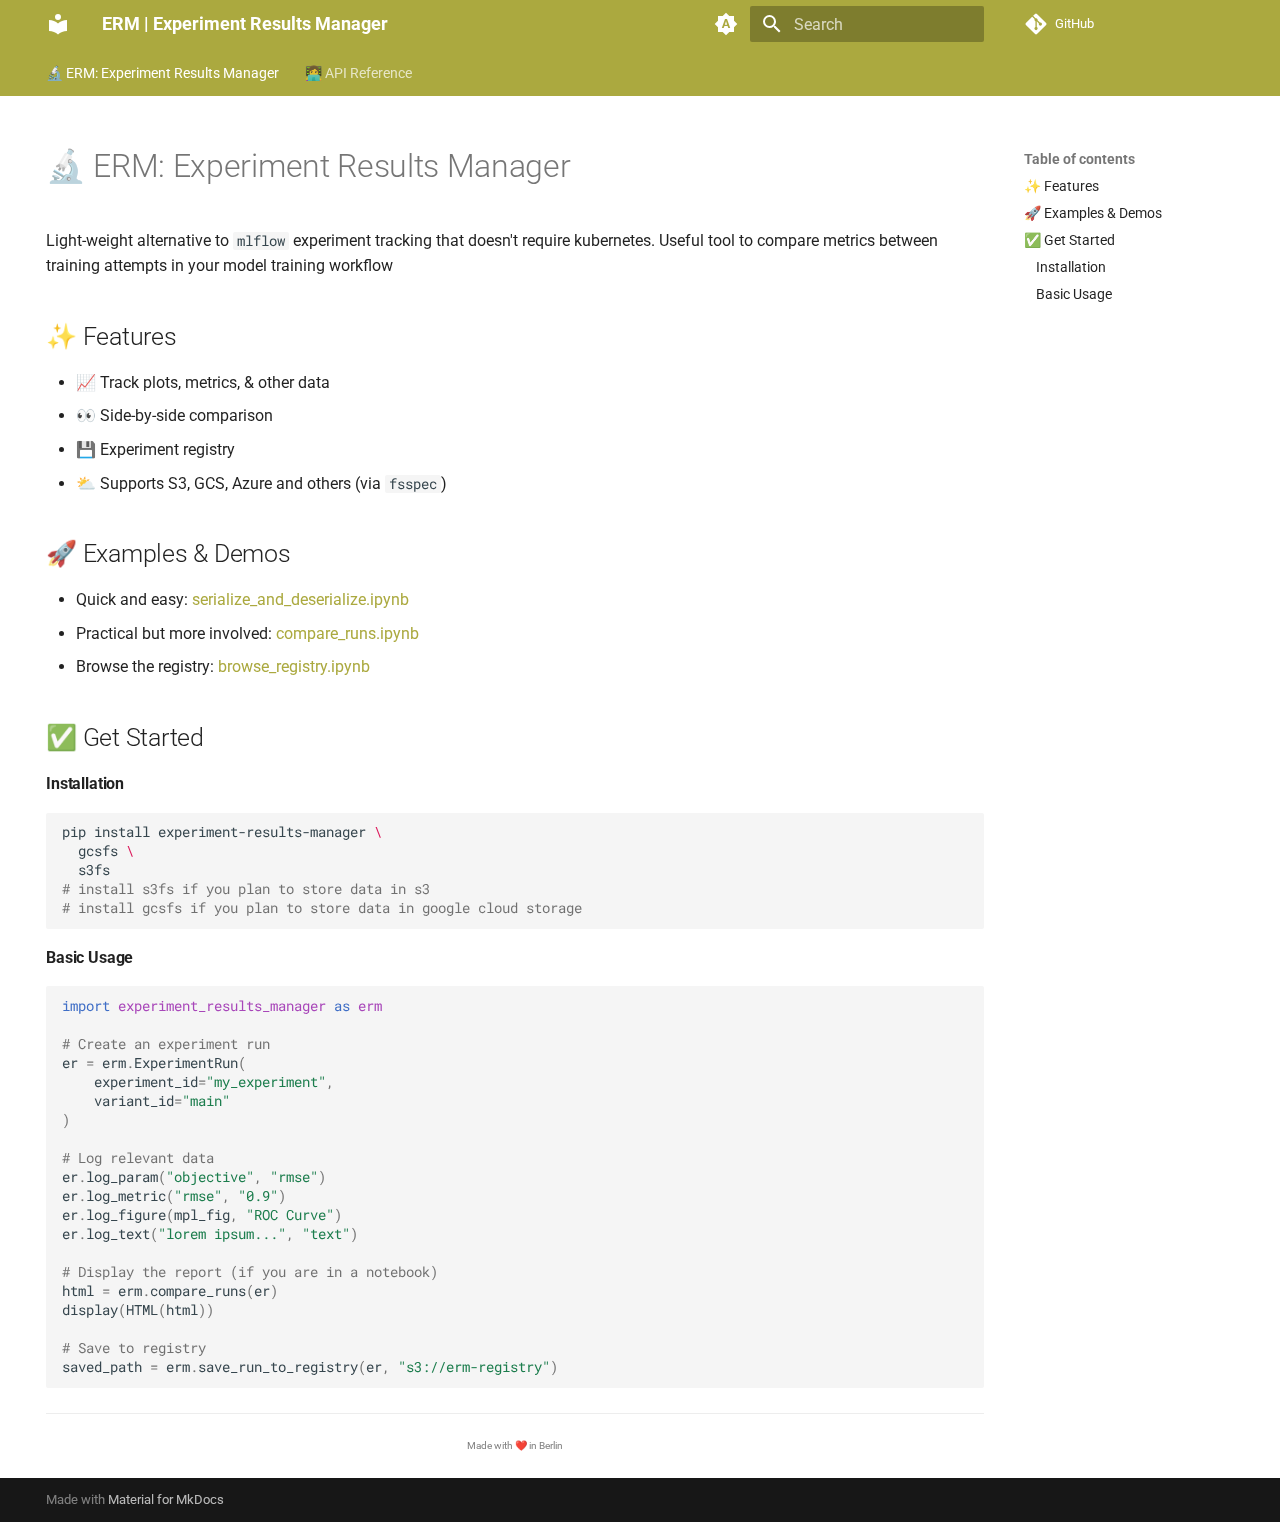
==== commit 2497ba0d: "Deployed b245d0a with MkDocs version: 1.4.2" ====
--- a/index.html
+++ b/index.html
@@ -177,6 +177,18 @@
 </div>
     
     
+      <div class="md-header__source">
+        <a href="https://github.com/ml-cyclops/experiment-results-manager" title="Go to repository" class="md-source" data-md-component="source">
+  <div class="md-source__icon md-icon">
+    
+    <svg xmlns="http://www.w3.org/2000/svg" viewBox="0 0 448 512"><!--! Font Awesome Free 6.4.0 by @fontawesome - https://fontawesome.com License - https://fontawesome.com/license/free (Icons: CC BY 4.0, Fonts: SIL OFL 1.1, Code: MIT License) Copyright 2023 Fonticons, Inc.--><path d="M439.55 236.05 244 40.45a28.87 28.87 0 0 0-40.81 0l-40.66 40.63 51.52 51.52c27.06-9.14 52.68 16.77 43.39 43.68l49.66 49.66c34.23-11.8 61.18 31 35.47 56.69-26.49 26.49-70.21-2.87-56-37.34L240.22 199v121.85c25.3 12.54 22.26 41.85 9.08 55a34.34 34.34 0 0 1-48.55 0c-17.57-17.6-11.07-46.91 11.25-56v-123c-20.8-8.51-24.6-30.74-18.64-45L142.57 101 8.45 235.14a28.86 28.86 0 0 0 0 40.81l195.61 195.6a28.86 28.86 0 0 0 40.8 0l194.69-194.69a28.86 28.86 0 0 0 0-40.81z"/></svg>
+  </div>
+  <div class="md-source__repository">
+    GitHub
+  </div>
+</a>
+      </div>
+    
   </nav>
   
 </header>
@@ -249,6 +261,18 @@
     ERM | Experiment Results Manager
   </label>
   
+    <div class="md-nav__source">
+      <a href="https://github.com/ml-cyclops/experiment-results-manager" title="Go to repository" class="md-source" data-md-component="source">
+  <div class="md-source__icon md-icon">
+    
+    <svg xmlns="http://www.w3.org/2000/svg" viewBox="0 0 448 512"><!--! Font Awesome Free 6.4.0 by @fontawesome - https://fontawesome.com License - https://fontawesome.com/license/free (Icons: CC BY 4.0, Fonts: SIL OFL 1.1, Code: MIT License) Copyright 2023 Fonticons, Inc.--><path d="M439.55 236.05 244 40.45a28.87 28.87 0 0 0-40.81 0l-40.66 40.63 51.52 51.52c27.06-9.14 52.68 16.77 43.39 43.68l49.66 49.66c34.23-11.8 61.18 31 35.47 56.69-26.49 26.49-70.21-2.87-56-37.34L240.22 199v121.85c25.3 12.54 22.26 41.85 9.08 55a34.34 34.34 0 0 1-48.55 0c-17.57-17.6-11.07-46.91 11.25-56v-123c-20.8-8.51-24.6-30.74-18.64-45L142.57 101 8.45 235.14a28.86 28.86 0 0 0 0 40.81l195.61 195.6a28.86 28.86 0 0 0 40.8 0l194.69-194.69a28.86 28.86 0 0 0 0-40.81z"/></svg>
+  </div>
+  <div class="md-source__repository">
+    GitHub
+  </div>
+</a>
+    </div>
+  
   <ul class="md-nav__list" data-md-scrollfix>
     
       
@@ -438,6 +462,9 @@
               <article class="md-content__inner md-typeset">
                 
                   
+
+  
+  
 
 
 <h1 id="erm-experiment-results-manager">🔬 ERM: Experiment Results Manager</h1>
